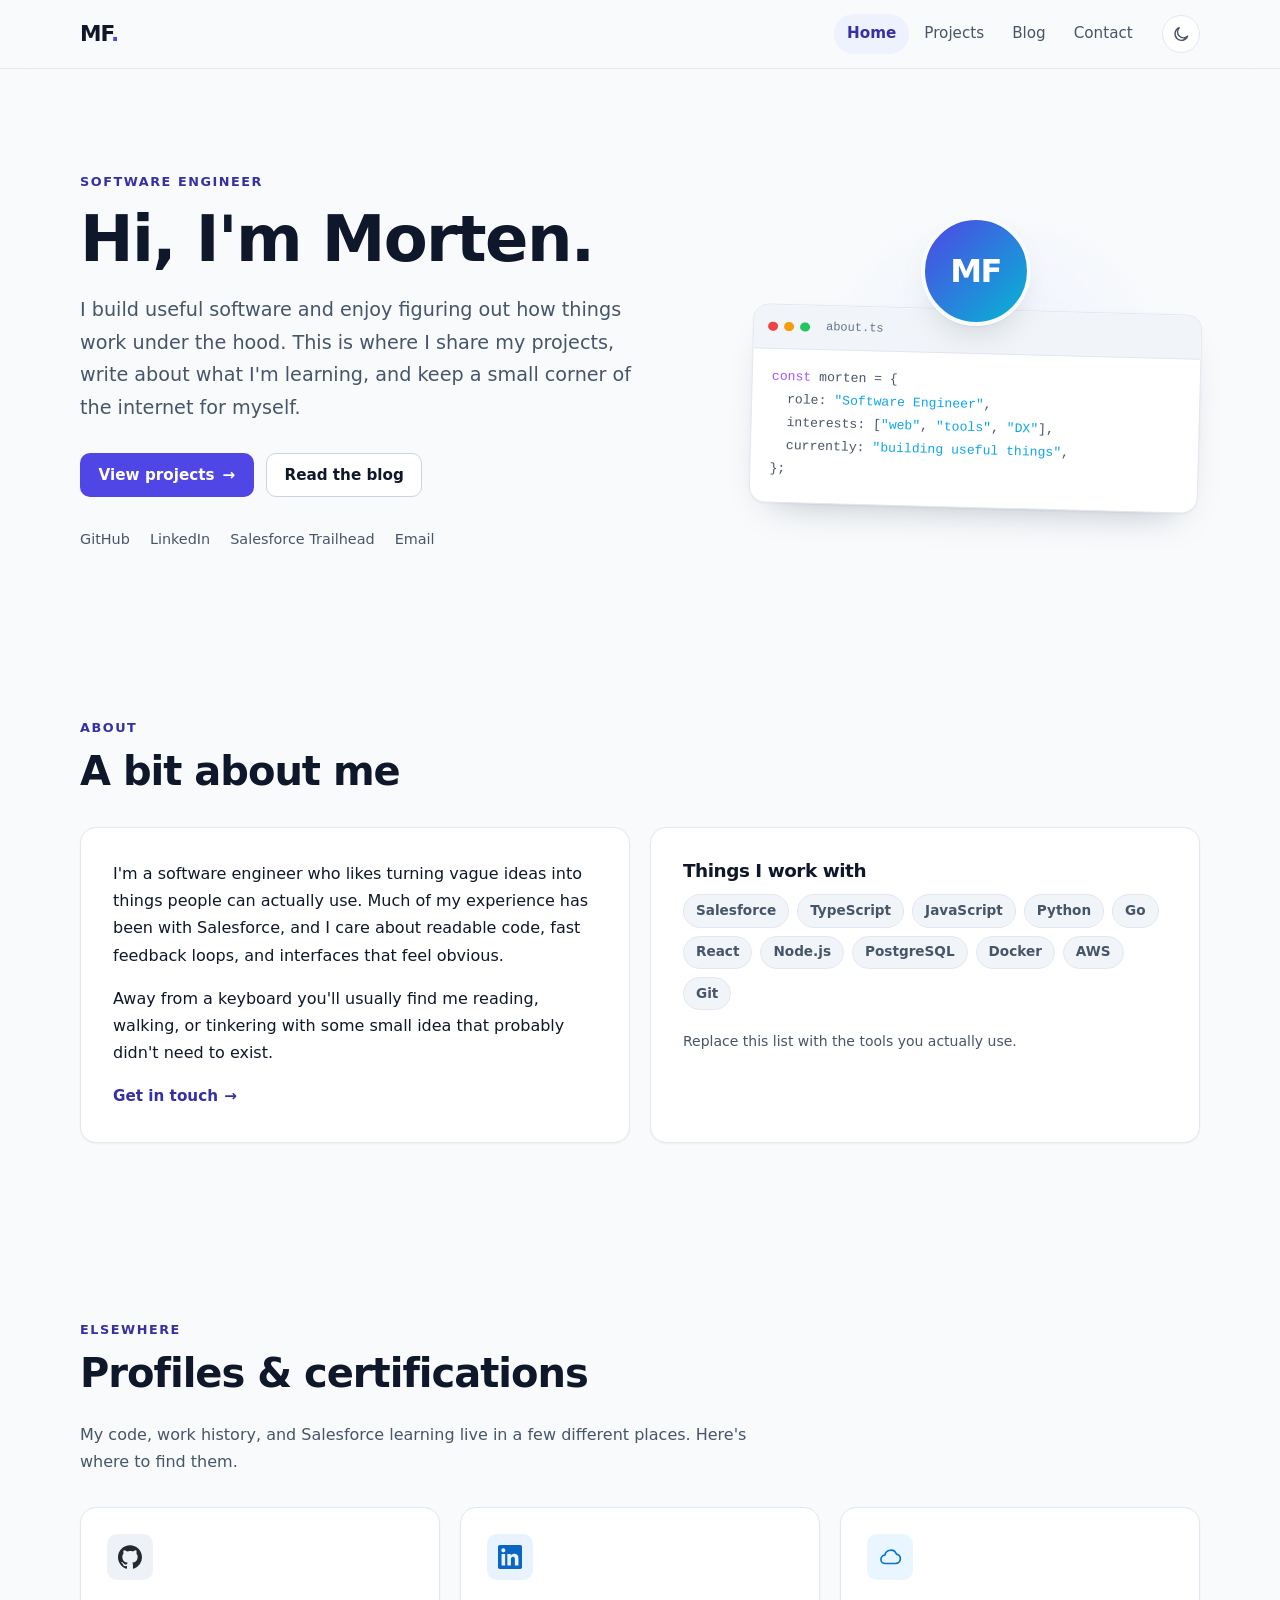
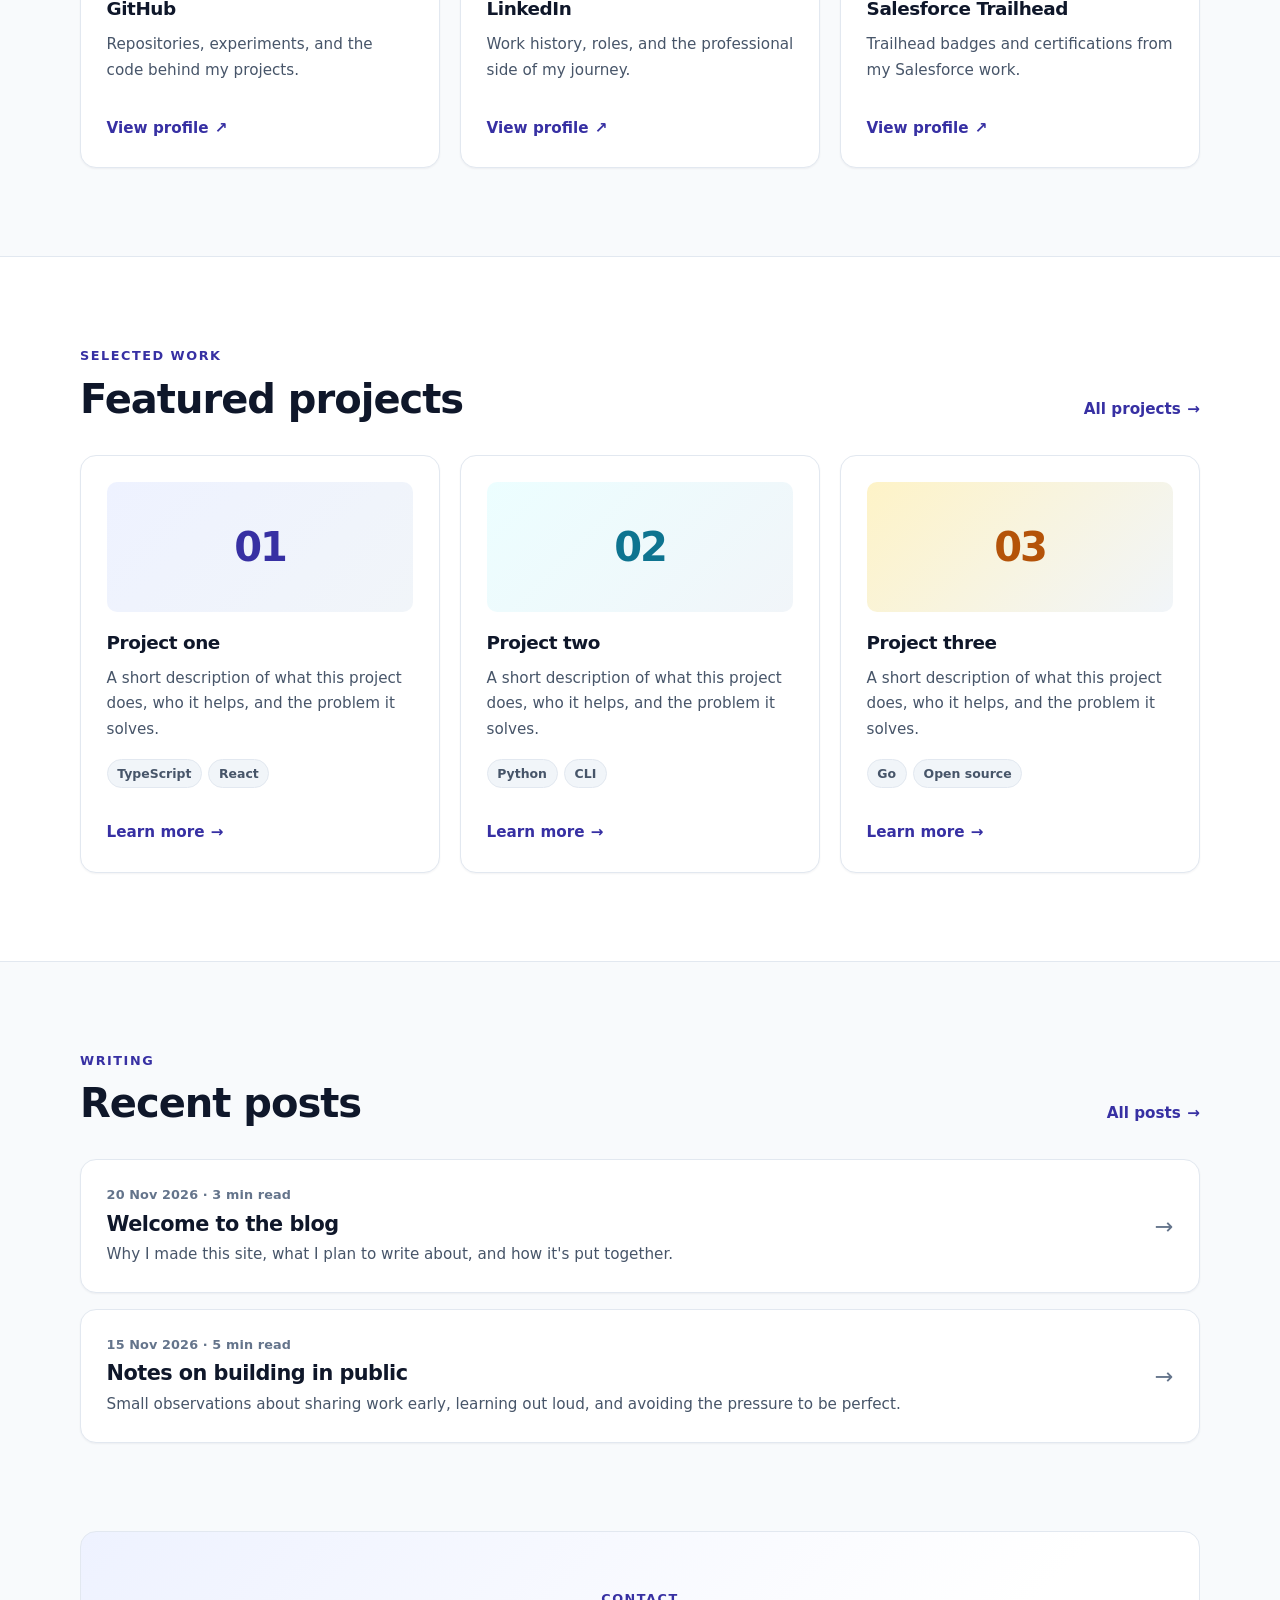
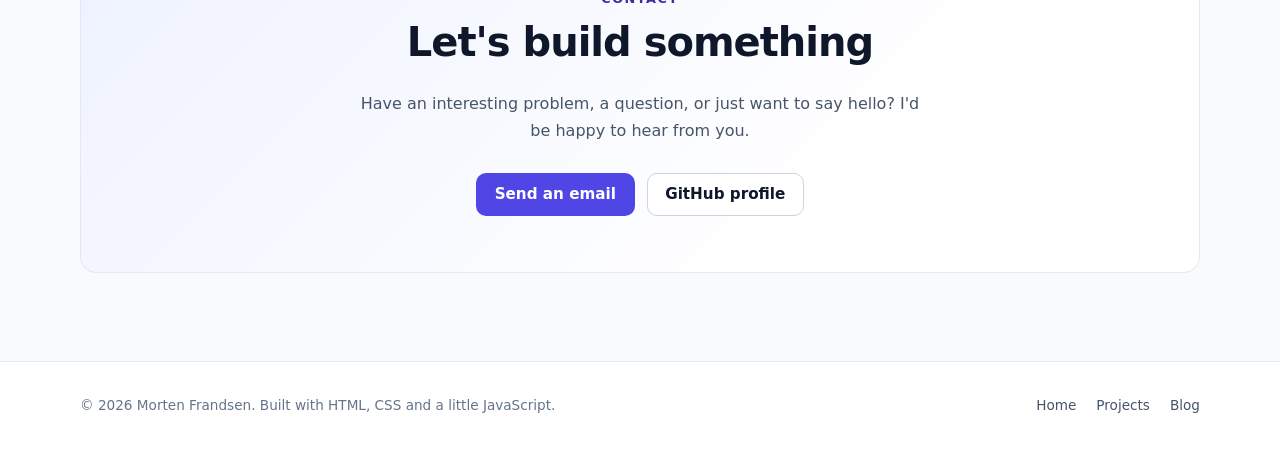
==== index.html @ c59c9781 "Add initial portfolio site with projects, blog, and profiles" ====
<!doctype html>
<html lang="en">
  <head>
    <meta charset="utf-8" />
    <meta name="viewport" content="width=device-width, initial-scale=1" />
    <title>Morten Frandsen — Software Engineer</title>
    <meta
      name="description"
      content="Personal site and blog of Morten Frandsen, a software engineer interested in web development, developer tooling, and well-crafted software."
    />
    <link rel="canonical" href="https://morten-frandsen.github.io/" />
    <meta name="theme-color" content="#f8fafc" media="(prefers-color-scheme: light)" />
    <meta name="theme-color" content="#0b1120" media="(prefers-color-scheme: dark)" />
    <meta property="og:type" content="website" />
    <meta property="og:title" content="Morten Frandsen — Software Engineer" />
    <meta
      property="og:description"
      content="Projects, notes, and things I'm learning along the way."
    />
    <link rel="icon" href="assets/favicon.svg" type="image/svg+xml" />
    <link rel="stylesheet" href="assets/css/style.css" />
    <script>
      (function () {
        document.documentElement.classList.add("js");
        try {
          var saved = localStorage.getItem("theme");
          var preferred = window.matchMedia("(prefers-color-scheme: dark)").matches
            ? "dark"
            : "light";
          document.documentElement.dataset.theme = saved || preferred;
        } catch (error) {
          document.documentElement.dataset.theme = "light";
        }
      })();
    </script>
    <script src="assets/js/main.js" defer></script>
  </head>
  <body>
    <a class="skip-link" href="#main">Skip to content</a>

    <header class="site-header">
      <div class="container header-inner">
        <a class="brand" href="index.html" aria-label="Morten Frandsen, home">
          MF<span class="brand-dot">.</span>
        </a>

        <nav class="site-nav" aria-label="Primary navigation">
          <a href="index.html">Home</a>
          <a href="projects/index.html">Projects</a>
          <a href="blog/index.html">Blog</a>
          <a href="#contact">Contact</a>
        </nav>

        <button
          class="theme-toggle"
          id="theme-toggle"
          type="button"
          aria-label="Switch to dark mode"
          title="Toggle color theme"
        >
          <svg class="icon icon-moon" viewBox="0 0 24 24" aria-hidden="true">
            <path
              d="M20.4 14.5A8.5 8.5 0 1 1 9.5 3.6a7 7 0 0 0 10.9 10.9Z"
              fill="none"
              stroke="currentColor"
              stroke-width="1.8"
              stroke-linecap="round"
              stroke-linejoin="round"
            />
          </svg>
          <svg class="icon icon-sun" viewBox="0 0 24 24" aria-hidden="true">
            <circle cx="12" cy="12" r="4" fill="none" stroke="currentColor" stroke-width="1.8" />
            <path
              d="M12 2v2m0 16v2M4.9 4.9l1.4 1.4m11.4 11.4 1.4 1.4M2 12h2m16 0h2M4.9 19.1l1.4-1.4M17.7 6.3l1.4-1.4"
              fill="none"
              stroke="currentColor"
              stroke-width="1.8"
              stroke-linecap="round"
            />
          </svg>
        </button>
      </div>
    </header>

    <main id="main">
      <section class="hero" aria-labelledby="hero-title">
        <div class="container hero-grid">
          <div class="hero-copy reveal">
            <p class="eyebrow">Software engineer</p>
            <h1 id="hero-title">Hi, I'm Morten.</h1>
            <p class="lede">
              I build useful software and enjoy figuring out how things work under
              the hood. This is where I share my projects, write about what I'm
              learning, and keep a small corner of the internet for myself.
            </p>
            <div class="hero-actions">
              <a class="btn btn-primary" href="projects/index.html">
                View projects
                <span aria-hidden="true">→</span>
              </a>
              <a class="btn btn-secondary" href="blog/index.html">Read the blog</a>
            </div>
            <ul class="social-links" aria-label="Elsewhere on the web">
              <li>
                <a href="https://github.com/morten-frandsen/" target="_blank" rel="noopener noreferrer">
                  GitHub
                </a>
              </li>
              <li>
                <a href="https://www.linkedin.com/in/morten-frandsen/" target="_blank" rel="noopener noreferrer">
                  LinkedIn
                </a>
              </li>
              <li>
                <a href="https://www.salesforce.com/trailblazer/morten-frandsen" target="_blank" rel="noopener noreferrer">
                  Salesforce Trailhead
                </a>
              </li>
              <li>
                <!-- TODO: replace with your real email address -->
                <a href="mailto:hello@example.com">Email</a>
              </li>
            </ul>
          </div>

          <div class="hero-visual reveal" aria-hidden="true">
            <div class="avatar">MF</div>
            <div class="code-card">
              <div class="code-card__bar">
                <span class="dot dot-red"></span>
                <span class="dot dot-yellow"></span>
                <span class="dot dot-green"></span>
                <span class="code-card__title">about.ts</span>
              </div>
              <pre><code><span class="token-keyword">const</span> morten = {
  role: <span class="token-string">"Software Engineer"</span>,
  interests: [<span class="token-string">"web"</span>, <span class="token-string">"tools"</span>, <span class="token-string">"DX"</span>],
  currently: <span class="token-string">"building useful things"</span>,
};</code></pre>
            </div>
          </div>
        </div>
      </section>

      <section class="section" id="about" aria-labelledby="about-title">
        <div class="container">
          <div class="section-header reveal">
            <p class="eyebrow">About</p>
            <h2 id="about-title">A bit about me</h2>
          </div>
          <div class="about-grid">
            <div class="card reveal">
              <p>
                I'm a software engineer who likes turning vague ideas into things
                people can actually use. Much of my experience has been with
                Salesforce, and I care about readable code, fast feedback loops,
                and interfaces that feel obvious.
              </p>
              <p>
                Away from a keyboard you'll usually find me reading, walking, or
                tinkering with some small idea that probably didn't need to exist.
              </p>
              <a class="text-link" href="#contact">Get in touch <span aria-hidden="true">→</span></a>
            </div>
            <div class="card reveal">
              <h3>Things I work with</h3>
              <ul class="chip-list" aria-label="Skills and technologies">
                <li>Salesforce</li>
                <li>TypeScript</li>
                <li>JavaScript</li>
                <li>Python</li>
                <li>Go</li>
                <li>React</li>
                <li>Node.js</li>
                <li>PostgreSQL</li>
                <li>Docker</li>
                <li>AWS</li>
                <li>Git</li>
              </ul>
              <p class="muted small">
                Replace this list with the tools you actually use.
              </p>
            </div>
          </div>
        </div>
      </section>

      <section class="section" id="profiles" aria-labelledby="profiles-title">
        <div class="container">
          <div class="section-header reveal">
            <p class="eyebrow">Elsewhere</p>
            <h2 id="profiles-title">Profiles &amp; certifications</h2>
            <p>
              My code, work history, and Salesforce learning live in a few different
              places. Here's where to find them.
            </p>
          </div>
          <div class="card-grid profile-grid">
            <article class="card profile-card reveal">
              <div class="profile-icon profile-icon--github" aria-hidden="true">
                <svg viewBox="0 0 24 24" fill="currentColor">
                  <path d="M12 .297C5.37.297 0 5.67 0 12.297c0 5.303 3.438 9.8 8.205 11.385.6.113.82-.258.82-.577 0-.285-.01-1.04-.015-2.04-3.338.724-4.042-1.61-4.042-1.61-.546-1.387-1.335-1.757-1.335-1.757-1.087-.744.084-.729.084-.729 1.205.084 1.838 1.236 1.838 1.236 1.07 1.835 2.809 1.305 3.495.998.108-.776.417-1.305.76-1.605-2.665-.3-5.466-1.332-5.466-5.93 0-1.31.465-2.38 1.235-3.22-.135-.303-.54-1.523.105-3.176 0 0 1.005-.322 3.3 1.23a11.5 11.5 0 0 1 3-.405c1.02.006 2.04.138 3 .405 2.28-1.552 3.285-1.23 3.285-1.23.645 1.653.24 2.873.12 3.176.765.84 1.23 1.91 1.23 3.22 0 4.61-2.805 5.625-5.475 5.92.42.36.81 1.096.81 2.22 0 1.606-.015 2.896-.015 3.286 0 .315.21.69.825.57A12.01 12.01 0 0 0 24 12.297C24 5.67 18.63.297 12 .297Z" />
                </svg>
              </div>
              <h3>GitHub</h3>
              <p>Repositories, experiments, and the code behind my projects.</p>
              <a class="text-link" href="https://github.com/morten-frandsen/" target="_blank" rel="noopener noreferrer">
                View profile <span aria-hidden="true">↗</span>
              </a>
            </article>

            <article class="card profile-card reveal">
              <div class="profile-icon profile-icon--linkedin" aria-hidden="true">
                <svg viewBox="0 0 24 24" fill="currentColor">
                  <path d="M20.447 20.452h-3.554v-5.569c0-1.328-.027-3.037-1.852-3.037-1.853 0-2.136 1.445-2.136 2.939v5.667H9.351V9h3.414v1.561h.046c.477-.9 1.637-1.85 3.37-1.85 3.601 0 4.267 2.37 4.267 5.455v6.286ZM5.337 7.433a2.062 2.062 0 1 1 0-4.124 2.062 2.062 0 0 1 0 4.124Zm1.782 13.019H3.555V9h3.564v11.452ZM22.225 0H1.771C.792 0 0 .774 0 1.729v20.542C0 23.227.792 24 1.771 24h20.451c.98 0 1.778-.773 1.778-1.729V1.729C24 .774 23.2 0 22.225 0Z" />
                </svg>
              </div>
              <h3>LinkedIn</h3>
              <p>Work history, roles, and the professional side of my journey.</p>
              <a class="text-link" href="https://www.linkedin.com/in/morten-frandsen/" target="_blank" rel="noopener noreferrer">
                View profile <span aria-hidden="true">↗</span>
              </a>
            </article>

            <article class="card profile-card reveal">
              <div class="profile-icon profile-icon--salesforce" aria-hidden="true">
                <svg viewBox="0 0 24 24" fill="none" stroke="currentColor" stroke-width="1.7" stroke-linejoin="round">
                  <path d="M7.2 18.5a4.2 4.2 0 0 1-.35-8.39 6 6 0 0 1 11.5-1.05 4.75 4.75 0 0 1-.85 9.44H7.2Z" />
                </svg>
              </div>
              <h3>Salesforce Trailhead</h3>
              <p>Trailhead badges and certifications from my Salesforce work.</p>
              <a class="text-link" href="https://www.salesforce.com/trailblazer/morten-frandsen" target="_blank" rel="noopener noreferrer">
                View profile <span aria-hidden="true">↗</span>
              </a>
            </article>
          </div>
        </div>
      </section>

      <section class="section section-alt" aria-labelledby="featured-title">
        <div class="container">
          <div class="section-header section-header--split reveal">
            <div>
              <p class="eyebrow">Selected work</p>
              <h2 id="featured-title">Featured projects</h2>
            </div>
            <a class="text-link" href="projects/index.html">
              All projects <span aria-hidden="true">→</span>
            </a>
          </div>
          <div class="card-grid">
            <article class="card project-card reveal">
              <div class="project-thumb" aria-hidden="true">01</div>
              <h3>Project one</h3>
              <p>
                A short description of what this project does, who it helps, and
                the problem it solves.
              </p>
              <ul class="tag-list"><li>TypeScript</li><li>React</li></ul>
              <a class="text-link" href="projects/index.html">Learn more <span aria-hidden="true">→</span></a>
            </article>
            <article class="card project-card reveal">
              <div class="project-thumb project-thumb--alt" aria-hidden="true">02</div>
              <h3>Project two</h3>
              <p>
                A short description of what this project does, who it helps, and
                the problem it solves.
              </p>
              <ul class="tag-list"><li>Python</li><li>CLI</li></ul>
              <a class="text-link" href="projects/index.html">Learn more <span aria-hidden="true">→</span></a>
            </article>
            <article class="card project-card reveal">
              <div class="project-thumb project-thumb--third" aria-hidden="true">03</div>
              <h3>Project three</h3>
              <p>
                A short description of what this project does, who it helps, and
                the problem it solves.
              </p>
              <ul class="tag-list"><li>Go</li><li>Open source</li></ul>
              <a class="text-link" href="projects/index.html">Learn more <span aria-hidden="true">→</span></a>
            </article>
          </div>
        </div>
      </section>

      <section class="section" aria-labelledby="writing-title">
        <div class="container">
          <div class="section-header section-header--split reveal">
            <div>
              <p class="eyebrow">Writing</p>
              <h2 id="writing-title">Recent posts</h2>
            </div>
            <a class="text-link" href="blog/index.html">All posts <span aria-hidden="true">→</span></a>
          </div>
          <div class="post-list">
            <article class="post-row reveal">
              <div>
                <p class="post-meta"><time datetime="2026-11-20">20 Nov 2026</time> · 3 min read</p>
                <h3><a href="posts/hello-world.html">Welcome to the blog</a></h3>
                <p>Why I made this site, what I plan to write about, and how it's put together.</p>
              </div>
              <span class="post-row__arrow" aria-hidden="true">→</span>
            </article>
            <article class="post-row reveal">
              <div>
                <p class="post-meta"><time datetime="2026-11-15">15 Nov 2026</time> · 5 min read</p>
                <h3><a href="posts/building-in-public.html">Notes on building in public</a></h3>
                <p>Small observations about sharing work early, learning out loud, and avoiding the pressure to be perfect.</p>
              </div>
              <span class="post-row__arrow" aria-hidden="true">→</span>
            </article>
          </div>
        </div>
      </section>

      <section class="section contact-section" id="contact" aria-labelledby="contact-title">
        <div class="container">
          <div class="contact-card reveal">
            <p class="eyebrow">Contact</p>
            <h2 id="contact-title">Let's build something</h2>
            <p>
              Have an interesting problem, a question, or just want to say hello?
              I'd be happy to hear from you.
            </p>
            <div class="hero-actions">
              <!-- TODO: replace with your real email address -->
              <a class="btn btn-primary" href="mailto:hello@example.com">Send an email</a>
              <a class="btn btn-secondary" href="https://github.com/morten-frandsen/" target="_blank" rel="noopener noreferrer">
                GitHub profile
              </a>
            </div>
          </div>
        </div>
      </section>
    </main>

    <footer class="site-footer">
      <div class="container footer-inner">
        <p>© <span class="year">2026</span> Morten Frandsen. Built with HTML, CSS and a little JavaScript.</p>
        <nav aria-label="Footer navigation">
          <a href="index.html">Home</a>
          <a href="projects/index.html">Projects</a>
          <a href="blog/index.html">Blog</a>
        </nav>
      </div>
    </footer>
  </body>
</html>
---- assets/css/style.css ----
/* ---------------------------------------------------------------
   Theme tokens
   --------------------------------------------------------------- */

:root {
  color-scheme: light;

  --bg: #f8fafc;
  --bg-alt: #ffffff;
  --bg-subtle: #f1f5f9;
  --header-bg: rgba(248, 250, 252, 0.86);

  --text: #0f172a;
  --text-muted: #475569;
  --text-subtle: #64748b;

  --border: #e2e8f0;
  --border-strong: #cbd5e1;

  --accent: #4f46e5;
  --accent-hover: #4338ca;
  --accent-soft: #eef2ff;
  --accent-text: #3730a3;
  --accent-contrast: #ffffff;

  --shadow-sm: 0 1px 2px rgba(15, 23, 42, 0.05);
  --shadow: 0 1px 2px rgba(15, 23, 42, 0.04), 0 18px 40px -24px rgba(15, 23, 42, 0.35);

  --radius: 16px;
  --radius-sm: 10px;
  --max-width: 1120px;
}

[data-theme="dark"] {
  color-scheme: dark;

  --bg: #0b1120;
  --bg-alt: #111827;
  --bg-subtle: #0f172a;
  --header-bg: rgba(11, 17, 32, 0.86);

  --text: #e5e7eb;
  --text-muted: #a5b4c4;
  --text-subtle: #7c8ba1;

  --border: #1f2937;
  --border-strong: #334155;

  --accent: #818cf8;
  --accent-hover: #a5b4fc;
  --accent-soft: #1e1b4b;
  --accent-text: #c7d2fe;
  --accent-contrast: #0b1120;

  --shadow-sm: 0 1px 2px rgba(0, 0, 0, 0.3);
  --shadow: 0 1px 2px rgba(0, 0, 0, 0.35), 0 20px 44px -24px rgba(0, 0, 0, 0.8);
}

/* ---------------------------------------------------------------
   Base
   --------------------------------------------------------------- */

*,
*::before,
*::after {
  box-sizing: border-box;
}

html {
  scroll-behavior: smooth;
  scroll-padding-top: 88px;
}

body {
  margin: 0;
  min-height: 100vh;
  display: flex;
  flex-direction: column;
  background: var(--bg);
  color: var(--text);
  font-family: ui-sans-serif, system-ui, -apple-system, BlinkMacSystemFont, "Segoe UI",
    Roboto, Helvetica, Arial, sans-serif;
  font-size: 16px;
  line-height: 1.7;
  -webkit-font-smoothing: antialiased;
  text-rendering: optimizeLegibility;
  transition: background-color 0.2s ease, color 0.2s ease;
}

main {
  flex: 1;
}

img,
svg {
  display: block;
  max-width: 100%;
}

[hidden] {
  display: none !important;
}

a {
  color: var(--accent-text);
  text-decoration-thickness: 1px;
  text-underline-offset: 3px;
}

a:hover {
  color: var(--accent-hover);
}

h1,
h2,
h3,
h4 {
  margin: 0 0 0.6em;
  line-height: 1.2;
  letter-spacing: -0.025em;
  font-weight: 700;
}

h1 {
  font-size: clamp(2.4rem, 5vw, 4rem);
}

h2 {
  font-size: clamp(1.8rem, 3.5vw, 2.5rem);
}

h3 {
  font-size: 1.15rem;
}

p {
  margin: 0 0 1rem;
}

ul {
  margin: 0;
  padding: 0;
  list-style: none;
}

:focus-visible {
  outline: 3px solid var(--accent);
  outline-offset: 3px;
  border-radius: 4px;
}

::selection {
  background: var(--accent-soft);
  color: var(--accent-text);
}

.container {
  width: min(100% - 2.5rem, var(--max-width));
  margin-inline: auto;
}

.skip-link {
  position: absolute;
  top: -4rem;
  left: 1rem;
  z-index: 100;
  padding: 0.6rem 1rem;
  background: var(--accent);
  color: var(--accent-contrast);
  border-radius: var(--radius-sm);
  text-decoration: none;
}

.skip-link:focus {
  top: 0.75rem;
  color: var(--accent-contrast);
}

.eyebrow {
  margin-bottom: 0.5rem;
  color: var(--accent-text);
  font-size: 0.8rem;
  font-weight: 700;
  letter-spacing: 0.12em;
  text-transform: uppercase;
}

.lede {
  max-width: 36rem;
  color: var(--text-muted);
  font-size: clamp(1.05rem, 2vw, 1.2rem);
}

.muted {
  color: var(--text-muted);
}

.small {
  font-size: 0.875rem;
}

/* ---------------------------------------------------------------
   Header and navigation
   --------------------------------------------------------------- */

.site-header {
  position: sticky;
  top: 0;
  z-index: 50;
  background: var(--header-bg);
  border-bottom: 1px solid var(--border);
  backdrop-filter: blur(14px);
  -webkit-backdrop-filter: blur(14px);
}

.header-inner {
  display: flex;
  align-items: center;
  gap: 1rem;
  min-height: 68px;
}

.brand {
  color: var(--text);
  font-size: 1.35rem;
  font-weight: 800;
  letter-spacing: -0.05em;
  text-decoration: none;
}

.brand:hover {
  color: var(--text);
}

.brand-dot {
  color: var(--accent);
}

.site-nav {
  display: flex;
  align-items: center;
  gap: 0.15rem;
  margin-left: auto;
}

.site-nav a {
  padding: 0.45rem 0.8rem;
  border-radius: 999px;
  color: var(--text-muted);
  font-size: 0.95rem;
  font-weight: 500;
  text-decoration: none;
  transition: background-color 0.15s ease, color 0.15s ease;
}

.site-nav a:hover {
  background: var(--bg-subtle);
  color: var(--text);
}

.site-nav a[aria-current="page"] {
  background: var(--accent-soft);
  color: var(--accent-text);
  font-weight: 600;
}

.theme-toggle {
  display: inline-grid;
  place-items: center;
  width: 2.4rem;
  height: 2.4rem;
  flex: 0 0 auto;
  padding: 0;
  border: 1px solid var(--border);
  border-radius: 999px;
  background: var(--bg-alt);
  color: var(--text-muted);
  cursor: pointer;
  transition: border-color 0.15s ease, color 0.15s ease, transform 0.15s ease;
}

.theme-toggle:hover {
  border-color: var(--border-strong);
  color: var(--text);
  transform: translateY(-1px);
}

.theme-toggle .icon {
  width: 1.15rem;
  height: 1.15rem;
}

.icon-sun {
  display: none;
}

[data-theme="dark"] .icon-sun {
  display: block;
}

[data-theme="dark"] .icon-moon {
  display: none;
}

/* ---------------------------------------------------------------
   Buttons and links
   --------------------------------------------------------------- */

.btn {
  display: inline-flex;
  align-items: center;
  justify-content: center;
  gap: 0.5rem;
  padding: 0.72rem 1.1rem;
  border: 1px solid transparent;
  border-radius: var(--radius-sm);
  font-size: 0.95rem;
  font-weight: 650;
  line-height: 1.2;
  text-decoration: none;
  transition: background-color 0.15s ease, border-color 0.15s ease, transform 0.15s ease;
}

.btn:hover {
  transform: translateY(-1px);
}

.btn-primary {
  background: var(--accent);
  color: var(--accent-contrast);
}

.btn-primary:hover {
  background: var(--accent-hover);
  color: var(--accent-contrast);
}

.btn-secondary {
  background: var(--bg-alt);
  border-color: var(--border-strong);
  color: var(--text);
}

.btn-secondary:hover {
  border-color: var(--accent);
  color: var(--text);
}

.hero-actions {
  display: flex;
  flex-wrap: wrap;
  gap: 0.75rem;
  margin-top: 1.8rem;
}

.text-link {
  display: inline-flex;
  align-items: center;
  gap: 0.4rem;
  color: var(--accent-text);
  font-size: 0.95rem;
  font-weight: 650;
  text-decoration: none;
}

.text-link:hover {
  color: var(--accent-hover);
  text-decoration: underline;
  text-underline-offset: 4px;
}

.social-links {
  display: flex;
  flex-wrap: wrap;
  gap: 1.25rem;
  margin-top: 1.8rem;
}

.social-links a {
  color: var(--text-muted);
  font-size: 0.9rem;
  text-decoration: none;
}

.social-links a:hover {
  color: var(--accent-text);
}

/* ---------------------------------------------------------------
   Hero
   --------------------------------------------------------------- */

.hero {
  padding: clamp(3.5rem, 8vw, 6.5rem) 0 clamp(3rem, 6vw, 5rem);
  overflow: hidden;
}

.hero-grid {
  display: grid;
  grid-template-columns: minmax(0, 1.15fr) minmax(0, 0.85fr);
  align-items: center;
  gap: clamp(2rem, 5vw, 4rem);
}

.hero h1 {
  margin-bottom: 1rem;
}

.hero-visual {
  position: relative;
  min-height: 300px;
  display: grid;
  place-items: center;
}

.hero-visual::before {
  content: "";
  position: absolute;
  inset: 5% 0 0 8%;
  border-radius: 50%;
  background: radial-gradient(circle at 50% 50%, var(--accent-soft), transparent 68%);
  filter: blur(10px);
  z-index: 0;
}

.avatar {
  position: relative;
  z-index: 2;
  display: grid;
  place-items: center;
  width: 110px;
  height: 110px;
  margin-bottom: -1.5rem;
  border: 4px solid var(--bg);
  border-radius: 50%;
  background: linear-gradient(135deg, var(--accent), #06b6d4);
  color: #fff;
  font-size: 2rem;
  font-weight: 800;
  letter-spacing: -0.05em;
  box-shadow: var(--shadow);
}

.code-card {
  position: relative;
  z-index: 1;
  width: 100%;
  max-width: 460px;
  overflow: hidden;
  border: 1px solid var(--border);
  border-radius: var(--radius);
  background: var(--bg-alt);
  box-shadow: var(--shadow);
  transform: rotate(1.5deg);
}

.code-card__bar {
  display: flex;
  align-items: center;
  gap: 0.4rem;
  padding: 0.7rem 0.9rem;
  border-bottom: 1px solid var(--border);
  background: var(--bg-subtle);
}

.dot {
  width: 0.6rem;
  height: 0.6rem;
  border-radius: 50%;
}

.dot-red { background: #ef4444; }
.dot-yellow { background: #f59e0b; }
.dot-green { background: #22c55e; }

.code-card__title {
  margin-left: 0.6rem;
  color: var(--text-subtle);
  font-family: ui-monospace, SFMono-Regular, Menlo, Monaco, Consolas, monospace;
  font-size: 0.75rem;
}

.code-card pre {
  margin: 0;
  padding: 1.1rem 1.2rem 1.3rem;
  overflow-x: auto;
  color: var(--text-muted);
  font-family: ui-monospace, SFMono-Regular, Menlo, Monaco, Consolas, monospace;
  font-size: 0.82rem;
  line-height: 1.75;
}

.token-keyword { color: #a855f7; }
.token-string { color: #0ea5e9; }

[data-theme="dark"] .token-keyword { color: #d8b4fe; }
[data-theme="dark"] .token-string { color: #7dd3fc; }

/* ---------------------------------------------------------------
   Sections and cards
   --------------------------------------------------------------- */

.section {
  padding: clamp(3.5rem, 7vw, 5.5rem) 0;
}

.section-alt {
  background: var(--bg-alt);
  border-block: 1px solid var(--border);
}

.section-header {
  margin-bottom: 2rem;
}

.section-header > p:last-child {
  max-width: 42rem;
  color: var(--text-muted);
}

.section-header--split {
  display: flex;
  align-items: flex-end;
  justify-content: space-between;
  gap: 1.5rem;
}

.section-header--split h2 {
  margin-bottom: 0;
}

.card {
  padding: 1.6rem;
  border: 1px solid var(--border);
  border-radius: var(--radius);
  background: var(--bg-alt);
  box-shadow: var(--shadow-sm);
}

.card h3 {
  margin-bottom: 0.75rem;
}

.card > p:last-child,
.card > div > p:last-child {
  margin-bottom: 0;
}

.about-grid {
  display: grid;
  grid-template-columns: repeat(2, minmax(0, 1fr));
  gap: 1.25rem;
}

.about-grid .card {
  padding: clamp(1.5rem, 3vw, 2rem);
}

.card-grid {
  display: grid;
  grid-template-columns: repeat(auto-fill, minmax(270px, 1fr));
  gap: 1.25rem;
}

.project-card {
  display: flex;
  flex-direction: column;
  align-items: flex-start;
  transition: border-color 0.2s ease, transform 0.2s ease, box-shadow 0.2s ease;
}

.project-card:hover {
  border-color: var(--border-strong);
  transform: translateY(-3px);
  box-shadow: var(--shadow);
}

.project-card > p {
  color: var(--text-muted);
  font-size: 0.95rem;
}

.project-card .text-link {
  margin-top: auto;
  padding-top: 1rem;
}

.project-thumb {
  display: grid;
  place-items: center;
  width: 100%;
  height: 130px;
  margin-bottom: 1.25rem;
  border-radius: var(--radius-sm);
  background: linear-gradient(135deg, var(--accent-soft), var(--bg-subtle));
  color: var(--accent-text);
  font-size: 2.5rem;
  font-weight: 800;
  letter-spacing: -0.05em;
}

.project-thumb--alt {
  background: linear-gradient(135deg, #ecfeff, var(--bg-subtle));
  color: #0e7490;
}

.project-thumb--third {
  background: linear-gradient(135deg, #fef3c7, var(--bg-subtle));
  color: #b45309;
}

[data-theme="dark"] .project-thumb--alt {
  background: linear-gradient(135deg, #083344, var(--bg-subtle));
  color: #67e8f9;
}

[data-theme="dark"] .project-thumb--third {
  background: linear-gradient(135deg, #451a03, var(--bg-subtle));
  color: #fcd34d;
}

.tag-list,
.chip-list {
  display: flex;
  flex-wrap: wrap;
  gap: 0.4rem;
}

.tag-list {
  margin-bottom: 1rem;
}

.tag-list li,
.chip-list li {
  padding: 0.22rem 0.6rem;
  border: 1px solid var(--border);
  border-radius: 999px;
  background: var(--bg-subtle);
  color: var(--text-muted);
  font-size: 0.78rem;
  font-weight: 550;
  line-height: 1.6;
}

.chip-list {
  gap: 0.5rem;
  margin-bottom: 1.25rem;
}

.chip-list li {
  padding: 0.3rem 0.75rem;
  font-size: 0.85rem;
}

/* ---------------------------------------------------------------
   Profile links
   --------------------------------------------------------------- */

.profile-grid {
  grid-template-columns: repeat(auto-fit, minmax(240px, 1fr));
}

.profile-card {
  display: flex;
  flex-direction: column;
  align-items: flex-start;
  transition: border-color 0.2s ease, transform 0.2s ease, box-shadow 0.2s ease;
}

.profile-card:hover {
  border-color: var(--border-strong);
  transform: translateY(-3px);
  box-shadow: var(--shadow);
}

.profile-card > p {
  color: var(--text-muted);
  font-size: 0.95rem;
}

.profile-card .text-link {
  margin-top: auto;
  padding-top: 1rem;
}

.profile-icon {
  display: grid;
  place-items: center;
  width: 2.9rem;
  height: 2.9rem;
  margin-bottom: 1.1rem;
  border-radius: var(--radius-sm);
}

.profile-icon svg {
  width: 1.5rem;
  height: 1.5rem;
}

.profile-icon--github {
  background: #eef1f5;
  color: #24292f;
}

.profile-icon--linkedin {
  background: #e8f3ff;
  color: #0a66c2;
}

.profile-icon--salesforce {
  background: #e9f5ff;
  color: #0176d3;
}

[data-theme="dark"] .profile-icon--github {
  background: #1e293b;
  color: #f0f6fc;
}

[data-theme="dark"] .profile-icon--linkedin {
  background: #12283f;
  color: #7dc4ff;
}

[data-theme="dark"] .profile-icon--salesforce {
  background: #0d2b45;
  color: #7dd3fc;
}

/* ---------------------------------------------------------------
   Blog list
   --------------------------------------------------------------- */

.post-list {
  display: grid;
  gap: 1rem;
}

.post-row {
  display: flex;
  align-items: center;
  justify-content: space-between;
  gap: 1.5rem;
  padding: 1.5rem 1.6rem;
  border: 1px solid var(--border);
  border-radius: var(--radius);
  background: var(--bg-alt);
  box-shadow: var(--shadow-sm);
  transition: border-color 0.2s ease, transform 0.2s ease;
}

.post-row:hover {
  border-color: var(--border-strong);
  transform: translateX(3px);
}

.post-row h3 {
  margin-bottom: 0.35rem;
  font-size: 1.3rem;
}

.post-row h3 a {
  color: var(--text);
  text-decoration: none;
}

.post-row h3 a:hover {
  color: var(--accent-text);
}

.post-row > div > p:last-child {
  margin-bottom: 0;
  color: var(--text-muted);
  font-size: 0.95rem;
}

.post-meta {
  margin-bottom: 0.35rem;
  color: var(--text-subtle);
  font-size: 0.8rem;
  font-weight: 550;
  letter-spacing: 0.01em;
}

.post-row__arrow {
  flex: 0 0 auto;
  color: var(--text-subtle);
  font-size: 1.4rem;
}

/* ---------------------------------------------------------------
   Page headers, filters, contact, 404
   --------------------------------------------------------------- */

.page-header {
  padding: clamp(3rem, 7vw, 5rem) 0 clamp(2rem, 4vw, 3rem);
  border-bottom: 1px solid var(--border);
  background: var(--bg-alt);
}

.page-header .lede {
  max-width: 46rem;
}

.filter-bar {
  display: flex;
  flex-wrap: wrap;
  gap: 0.5rem;
  margin: 2rem 0 2rem;
}

.filter-btn {
  padding: 0.42rem 0.9rem;
  border: 1px solid var(--border-strong);
  border-radius: 999px;
  background: var(--bg-alt);
  color: var(--text-muted);
  font: inherit;
  font-size: 0.88rem;
  font-weight: 600;
  cursor: pointer;
  transition: background-color 0.15s ease, color 0.15s ease, border-color 0.15s ease;
}

.filter-btn:hover {
  border-color: var(--accent);
  color: var(--accent-text);
}

.filter-btn[aria-pressed="true"] {
  border-color: var(--accent);
  background: var(--accent);
  color: var(--accent-contrast);
}

.contact-section {
  padding-top: 0;
}

.contact-card {
  padding: clamp(2rem, 5vw, 3.5rem);
  border: 1px solid var(--border);
  border-radius: var(--radius);
  background: linear-gradient(135deg, var(--accent-soft), var(--bg-alt) 70%);
  text-align: center;
}

.contact-card .lede,
.contact-card > p:not(.eyebrow) {
  margin-inline: auto;
  max-width: 36rem;
  color: var(--text-muted);
}

.contact-card .hero-actions {
  justify-content: center;
}

.empty-state {
  padding: 3rem;
  border: 1px dashed var(--border-strong);
  border-radius: var(--radius);
  color: var(--text-muted);
  text-align: center;
}

.not-found {
  display: grid;
  place-items: center;
  min-height: 62vh;
  padding: 4rem 0;
  text-align: center;
}

.not-found__code {
  margin: 0;
  color: var(--accent);
  font-size: clamp(4rem, 12vw, 8rem);
  font-weight: 800;
  line-height: 1;
  letter-spacing: -0.06em;
}

.not-found .lede {
  margin-inline: auto;
}

.not-found .hero-actions {
  justify-content: center;
}

/* ---------------------------------------------------------------
   Article styles
   --------------------------------------------------------------- */

.article {
  padding: clamp(2.5rem, 6vw, 4.5rem) 0;
}

.article-layout {
  width: min(100% - 2.5rem, 760px);
  margin-inline: auto;
}

.back-link {
  display: inline-block;
  margin-bottom: 2rem;
  color: var(--text-muted);
  font-size: 0.9rem;
  text-decoration: none;
}

.back-link:hover {
  color: var(--accent-text);
}

.article-header {
  margin-bottom: 2.5rem;
  padding-bottom: 2rem;
  border-bottom: 1px solid var(--border);
}

.article-header h1 {
  margin-bottom: 0.8rem;
}

.article-header .post-meta {
  font-size: 0.85rem;
}

.article-header .tag-list {
  margin: 1.2rem 0 0;
}

.prose {
  color: var(--text);
  font-size: 1.02rem;
}

.prose h2 {
  margin-top: 2.5rem;
  font-size: 1.55rem;
}

.prose h3 {
  margin-top: 2rem;
}

.prose p,
.prose ul,
.prose ol {
  margin-bottom: 1.2rem;
  color: var(--text-muted);
}

.prose ul,
.prose ol {
  padding-left: 1.4rem;
  list-style: disc;
}

.prose ol {
  list-style: decimal;
}

.prose li {
  margin-bottom: 0.4rem;
}

.prose strong {
  color: var(--text);
}

.prose blockquote {
  margin: 1.8rem 0;
  padding: 0.6rem 0 0.6rem 1.2rem;
  border-left: 3px solid var(--accent);
  color: var(--text-muted);
  font-style: italic;
}

.prose :not(pre) > code {
  padding: 0.15em 0.4em;
  border: 1px solid var(--border);
  border-radius: 5px;
  background: var(--bg-subtle);
  color: var(--text);
  font-family: ui-monospace, SFMono-Regular, Menlo, Monaco, Consolas, monospace;
  font-size: 0.88em;
}

.prose pre {
  margin: 1.8rem 0;
  padding: 1.1rem 1.2rem;
  overflow-x: auto;
  border: 1px solid var(--border);
  border-radius: var(--radius-sm);
  background: var(--bg-subtle);
  color: var(--text);
  font-family: ui-monospace, SFMono-Regular, Menlo, Monaco, Consolas, monospace;
  font-size: 0.86rem;
  line-height: 1.7;
}

.article-footer {
  margin-top: 3rem;
  padding-top: 1.5rem;
  border-top: 1px solid var(--border);
}

/* ---------------------------------------------------------------
   Footer
   --------------------------------------------------------------- */

.site-footer {
  padding: 2rem 0;
  border-top: 1px solid var(--border);
  background: var(--bg-alt);
  color: var(--text-subtle);
  font-size: 0.85rem;
}

.footer-inner {
  display: flex;
  flex-wrap: wrap;
  align-items: center;
  justify-content: space-between;
  gap: 1rem;
}

.footer-inner p {
  margin: 0;
}

.site-footer nav {
  display: flex;
  gap: 1.25rem;
}

.site-footer a {
  color: var(--text-muted);
  text-decoration: none;
}

.site-footer a:hover {
  color: var(--accent-text);
}

/* ---------------------------------------------------------------
   Reveal animation (only when JS is available)
   --------------------------------------------------------------- */

html.js .reveal {
  opacity: 0;
  transform: translateY(12px);
  transition: opacity 0.5s ease, transform 0.5s ease;
}

html.js .reveal.is-visible {
  opacity: 1;
  transform: none;
}

/* ---------------------------------------------------------------
   Responsive
   --------------------------------------------------------------- */

@media (max-width: 860px) {
  .hero-grid {
    grid-template-columns: 1fr;
  }

  .hero-visual {
    min-height: 260px;
    max-width: 480px;
  }

  .about-grid {
    grid-template-columns: 1fr;
  }
}

@media (max-width: 620px) {
  .header-inner {
    flex-wrap: wrap;
    gap: 0.5rem;
    padding-top: 0.5rem;
  }

  .site-nav {
    order: 3;
    width: 100%;
    margin-left: 0;
    padding-bottom: 0.4rem;
    overflow-x: auto;
  }

  .theme-toggle {
    margin-left: auto;
  }

  .section-header--split {
    align-items: flex-start;
    flex-direction: column;
    gap: 0.75rem;
  }

  .post-row {
    align-items: flex-start;
    padding: 1.25rem;
  }

  .post-row__arrow {
    display: none;
  }

  .footer-inner {
    flex-direction: column;
    align-items: flex-start;
  }
}

@media (max-width: 420px) {
  .container,
  .article-layout {
    width: min(100% - 1.75rem, var(--max-width));
  }

  .code-card {
    transform: none;
  }

  .hero-actions .btn {
    width: 100%;
  }
}

@media (prefers-reduced-motion: reduce) {
  html {
    scroll-behavior: auto;
  }

  *,
  *::before,
  *::after {
    transition-duration: 0.01ms !important;
    animation-duration: 0.01ms !important;
  }

  html.js .reveal {
    opacity: 1;
    transform: none;
  }
}
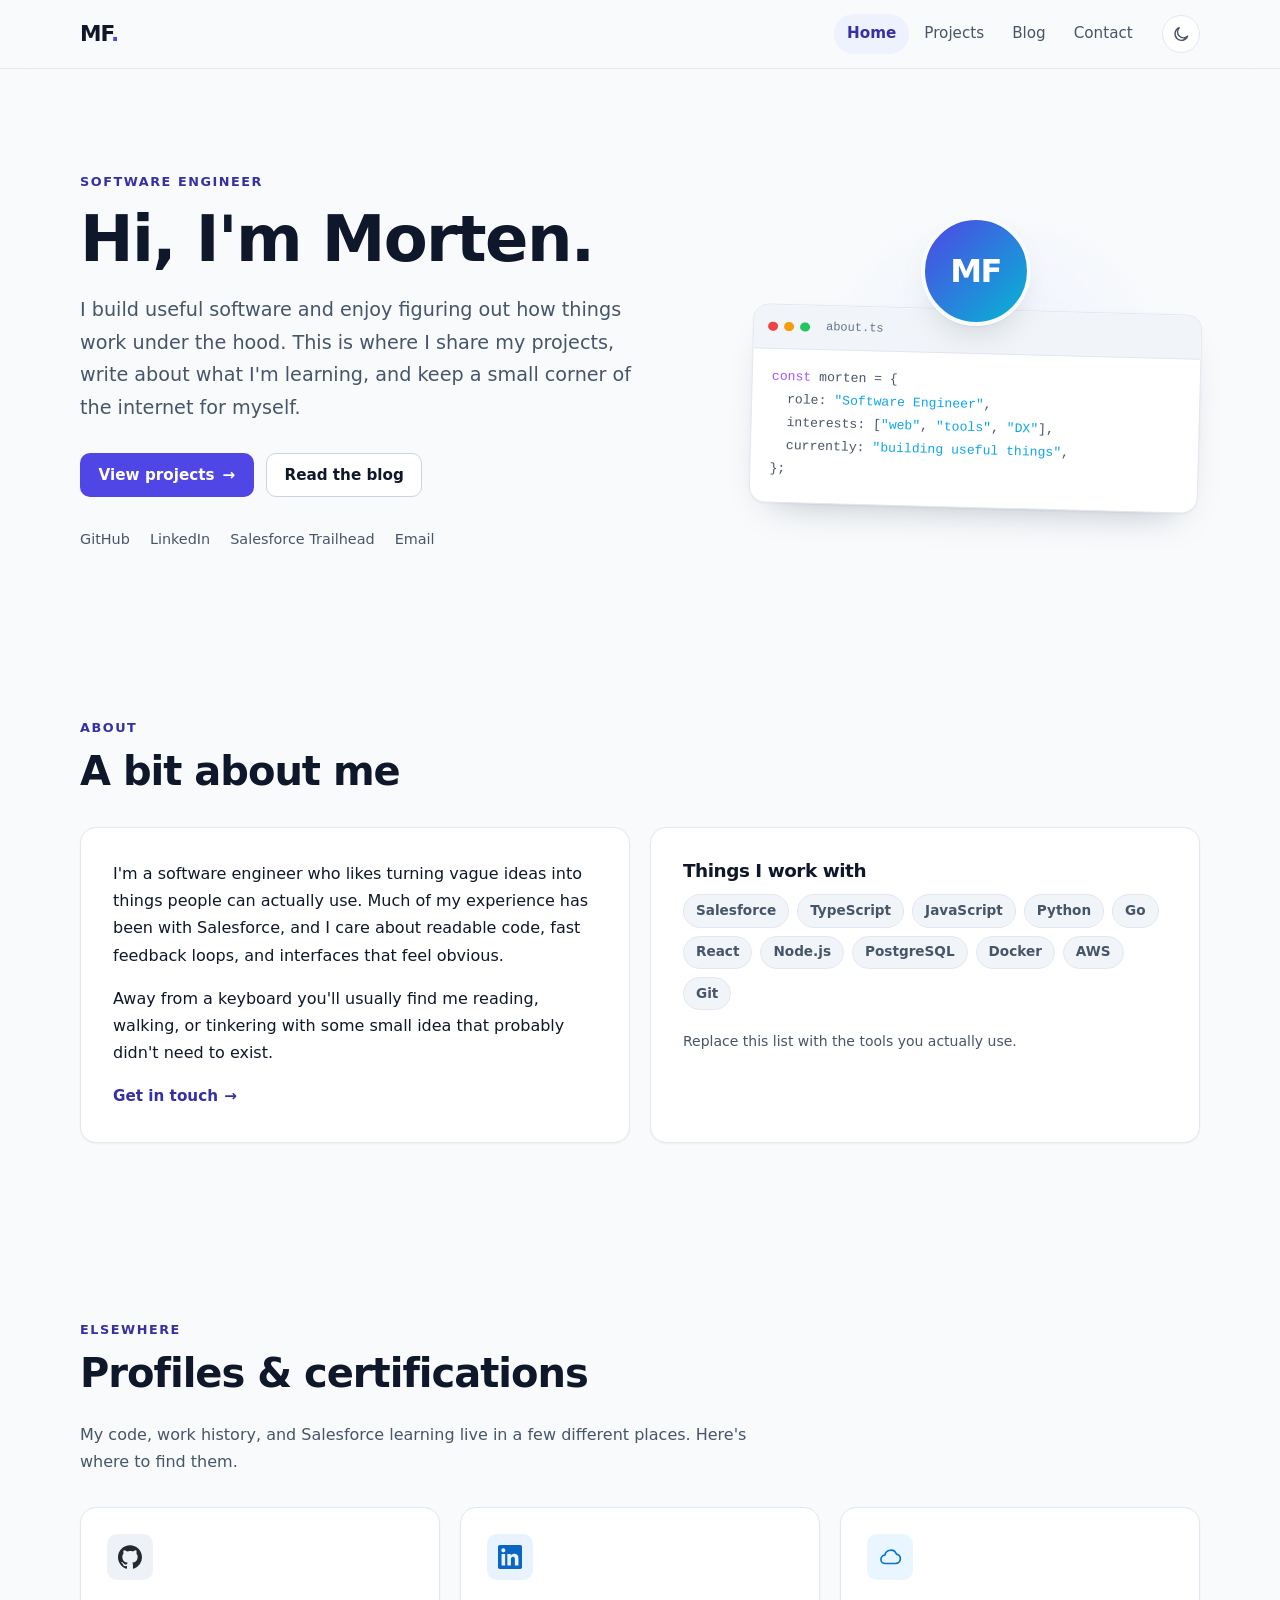
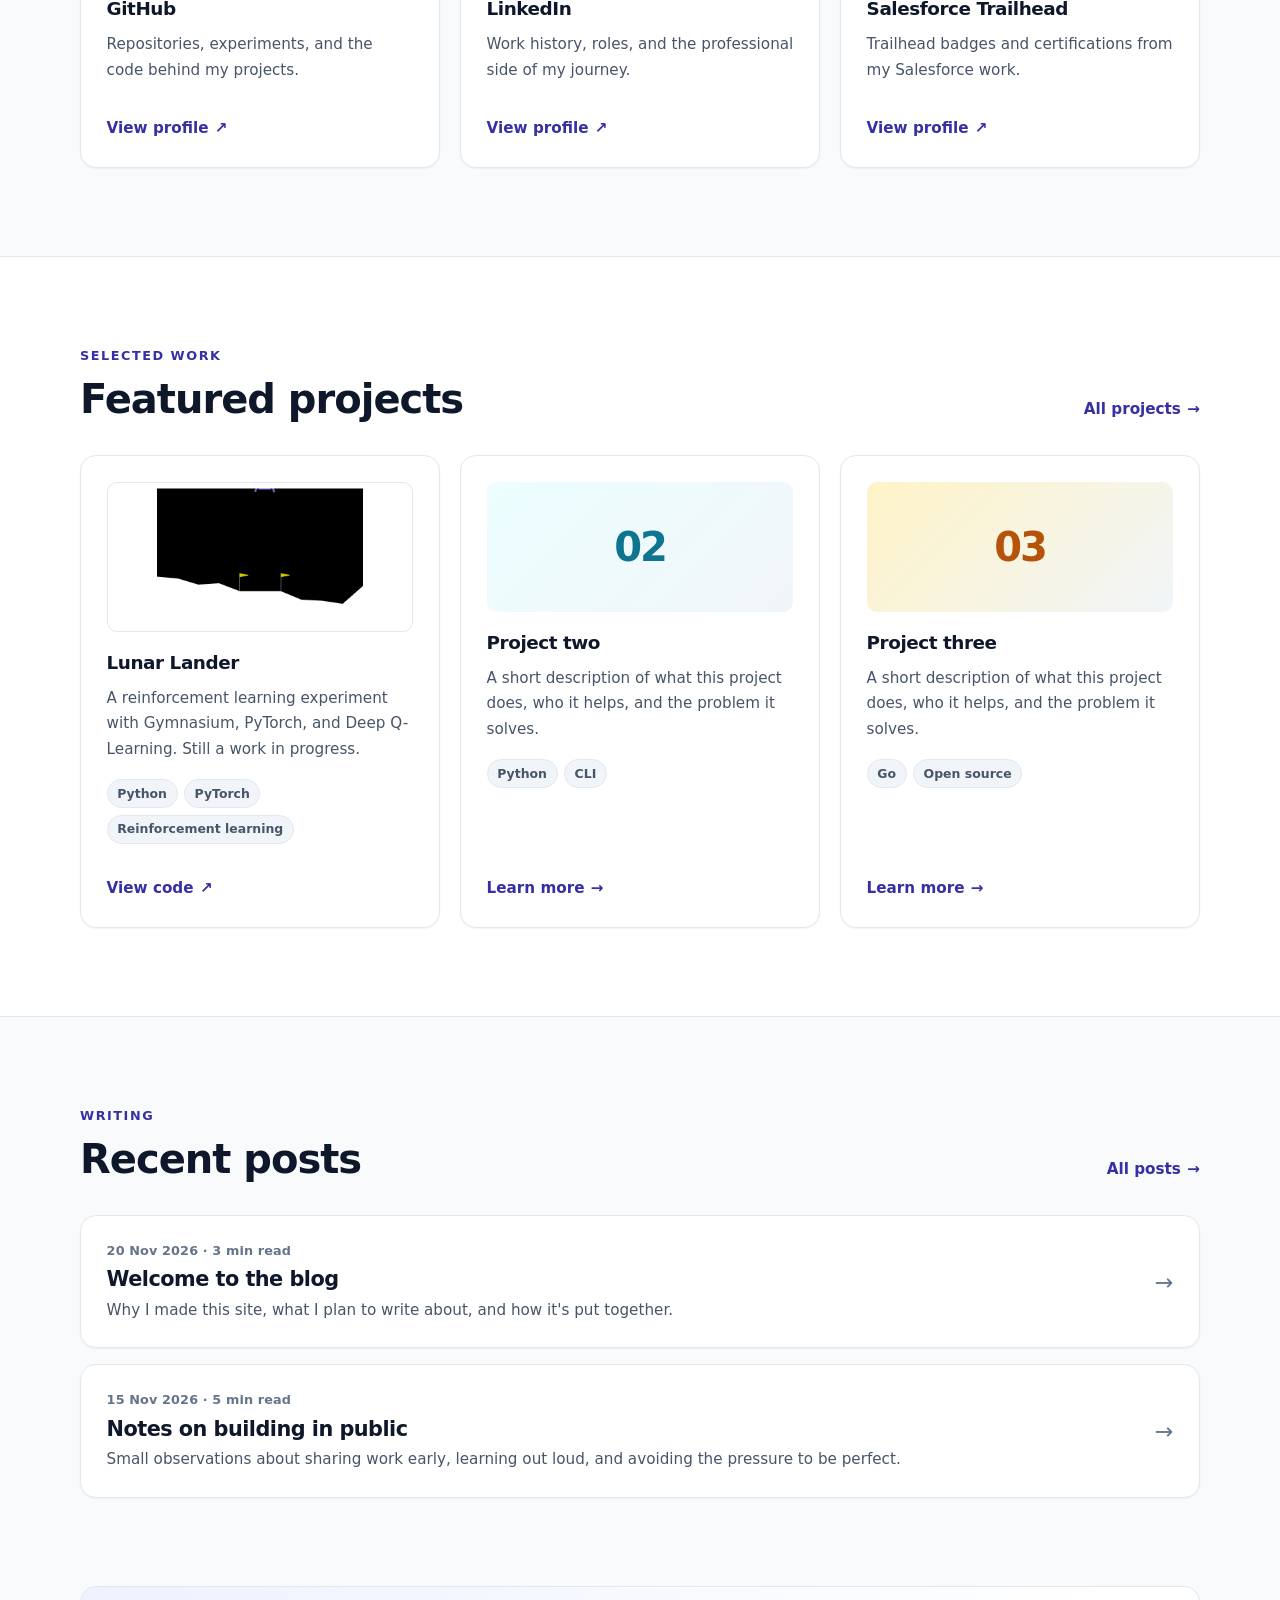
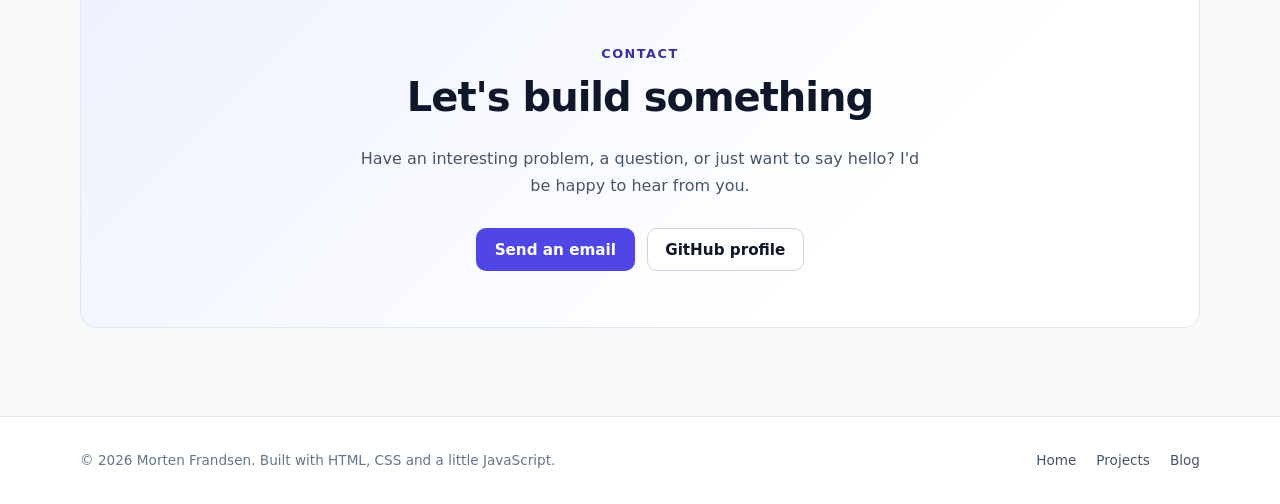
==== commit 717bd039: "Add Lunar Lander project with game screenshot" ====
--- a/index.html
+++ b/index.html
@@ -251,14 +251,21 @@
           </div>
           <div class="card-grid">
             <article class="card project-card reveal">
-              <div class="project-thumb" aria-hidden="true">01</div>
-              <h3>Project one</h3>
-              <p>
-                A short description of what this project does, who it helps, and
-                the problem it solves.
-              </p>
-              <ul class="tag-list"><li>TypeScript</li><li>React</li></ul>
-              <a class="text-link" href="projects/index.html">Learn more <span aria-hidden="true">→</span></a>
+              <img
+                class="project-image"
+                src="assets/images/lunar-lander.gif"
+                alt="Gymnasium Lunar Lander environment: a spacecraft descending toward a landing pad"
+                loading="lazy"
+              />
+              <h3>Lunar Lander</h3>
+              <p>
+                A reinforcement learning experiment with Gymnasium, PyTorch, and
+                Deep Q-Learning. Still a work in progress.
+              </p>
+              <ul class="tag-list"><li>Python</li><li>PyTorch</li><li>Reinforcement learning</li></ul>
+              <a class="text-link" href="https://github.com/morten-frandsen/lunar-lander" target="_blank" rel="noopener noreferrer">
+                View code <span aria-hidden="true">↗</span>
+              </a>
             </article>
             <article class="card project-card reveal">
               <div class="project-thumb project-thumb--alt" aria-hidden="true">02</div>
--- a/assets/css/style.css
+++ b/assets/css/style.css
@@ -599,6 +599,18 @@
   letter-spacing: -0.05em;
 }
 
+.project-image {
+  display: block;
+  width: 100%;
+  height: 150px;
+  margin-bottom: 1.25rem;
+  padding: 0.35rem;
+  border: 1px solid var(--border);
+  border-radius: var(--radius-sm);
+  background: #ffffff;
+  object-fit: contain;
+}
+
 .project-thumb--alt {
   background: linear-gradient(135deg, #ecfeff, var(--bg-subtle));
   color: #0e7490;
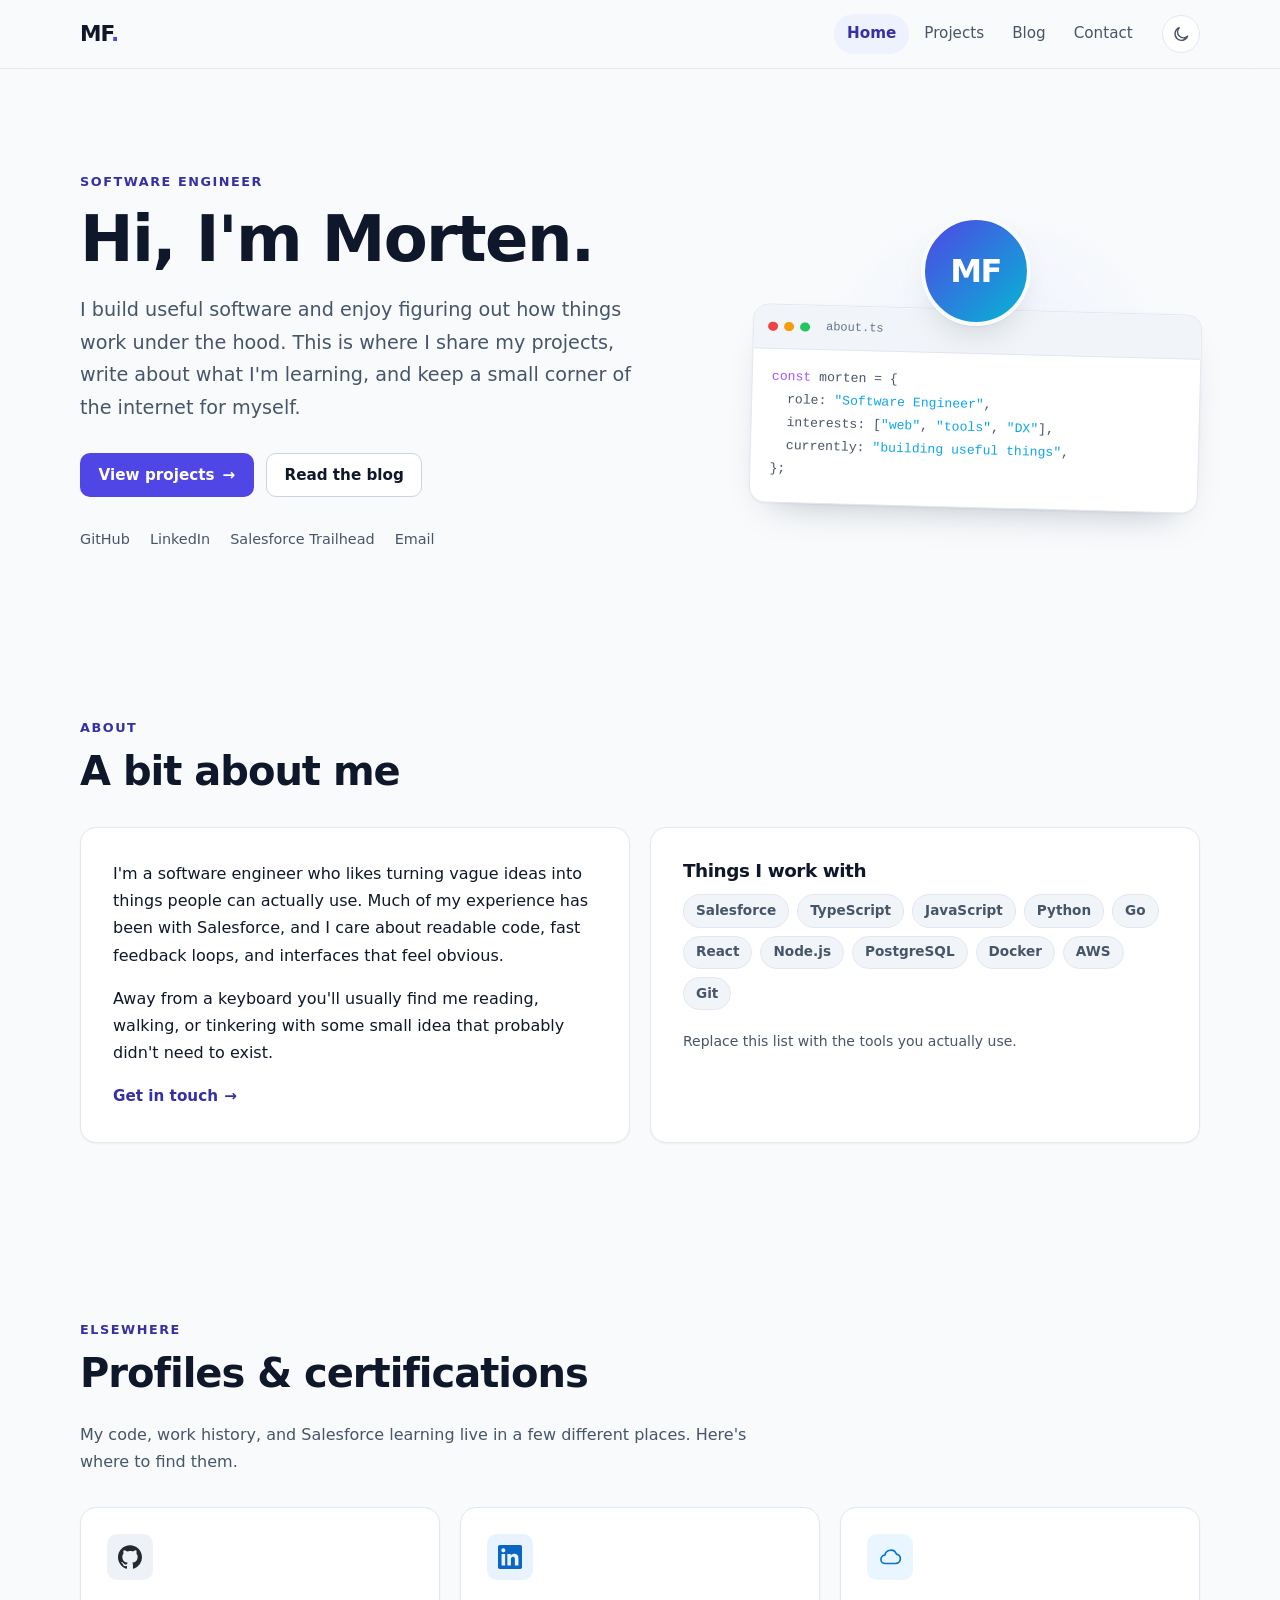
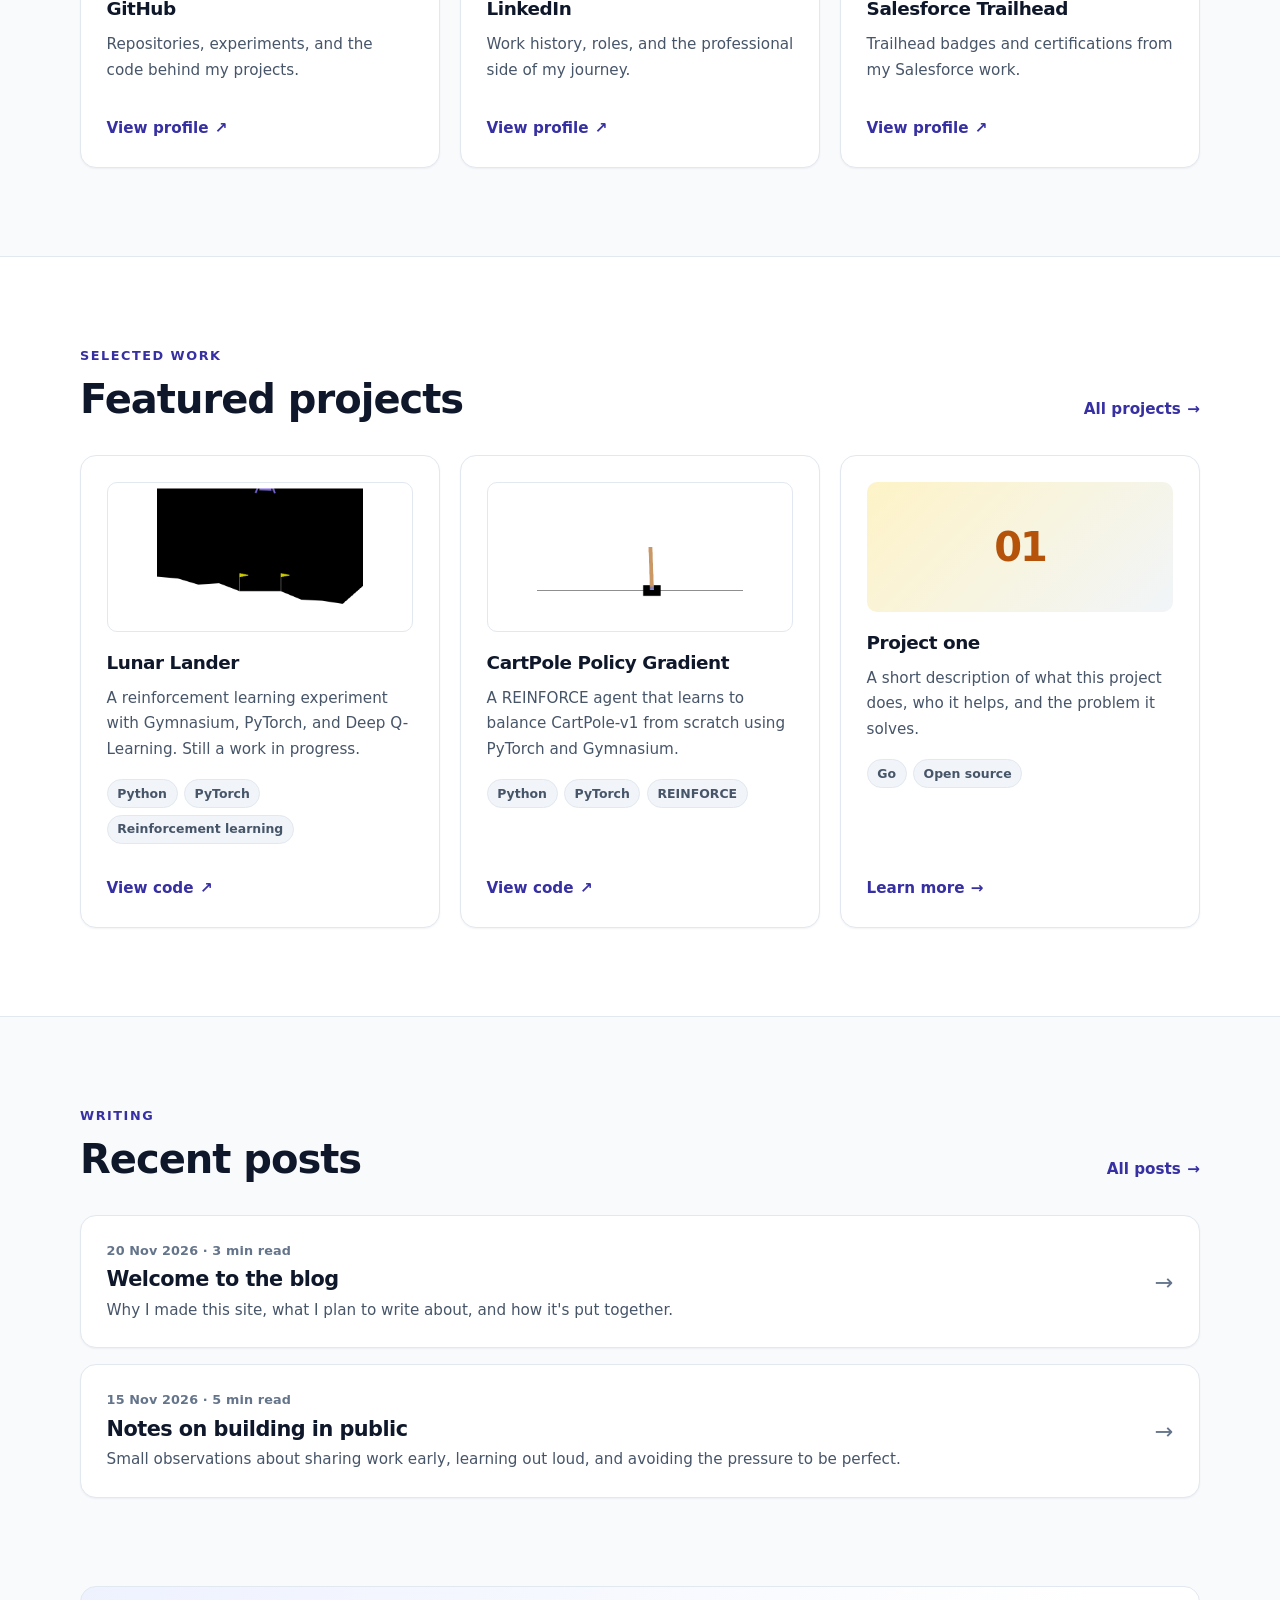
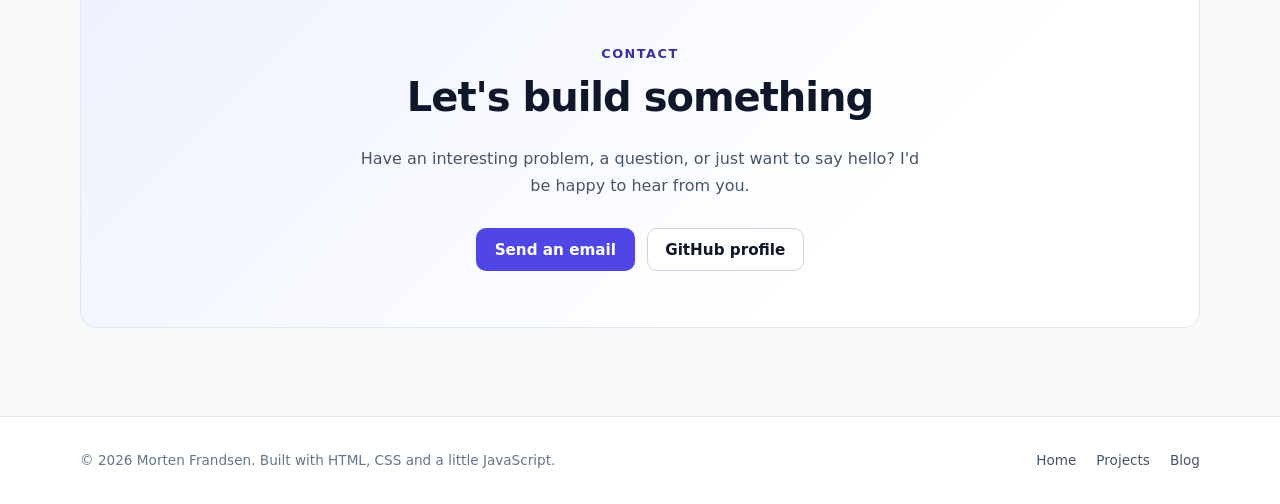
==== commit f1791723: "update" ====
--- a/index.html
+++ b/index.html
@@ -268,18 +268,25 @@
               </a>
             </article>
             <article class="card project-card reveal">
-              <div class="project-thumb project-thumb--alt" aria-hidden="true">02</div>
-              <h3>Project two</h3>
-              <p>
-                A short description of what this project does, who it helps, and
-                the problem it solves.
-              </p>
-              <ul class="tag-list"><li>Python</li><li>CLI</li></ul>
-              <a class="text-link" href="projects/index.html">Learn more <span aria-hidden="true">→</span></a>
+              <img
+                class="project-image"
+                src="assets/images/cart-pole.gif"
+                alt="Gymnasium CartPole environment: a cart balancing a pole"
+                loading="lazy"
+              />
+              <h3>CartPole Policy Gradient</h3>
+              <p>
+                A REINFORCE agent that learns to balance CartPole-v1 from scratch
+                using PyTorch and Gymnasium.
+              </p>
+              <ul class="tag-list"><li>Python</li><li>PyTorch</li><li>REINFORCE</li></ul>
+              <a class="text-link" href="https://github.com/morten-frandsen/Gym_Pole_PolicyGradient" target="_blank" rel="noopener noreferrer">
+                View code <span aria-hidden="true">↗</span>
+              </a>
             </article>
             <article class="card project-card reveal">
-              <div class="project-thumb project-thumb--third" aria-hidden="true">03</div>
-              <h3>Project three</h3>
+              <div class="project-thumb project-thumb--third" aria-hidden="true">01</div>
+              <h3>Project one</h3>
               <p>
                 A short description of what this project does, who it helps, and
                 the problem it solves.
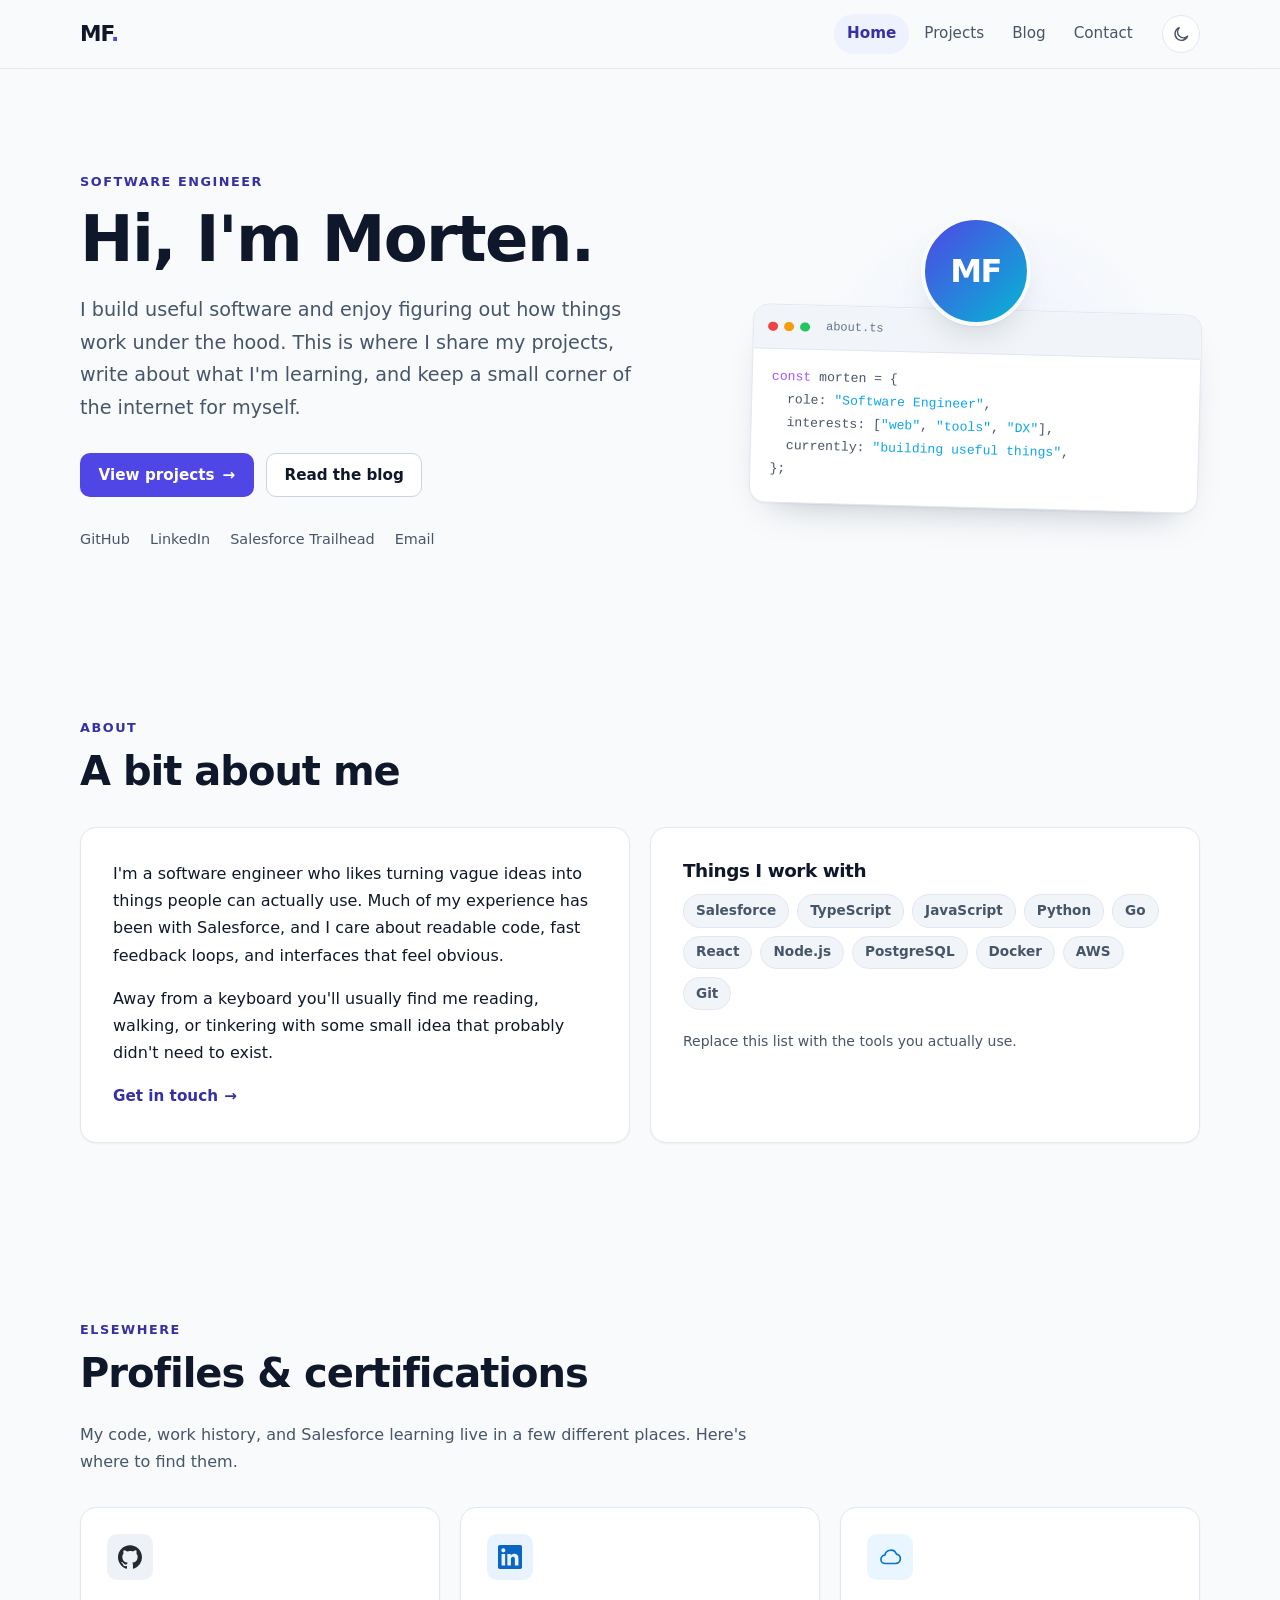
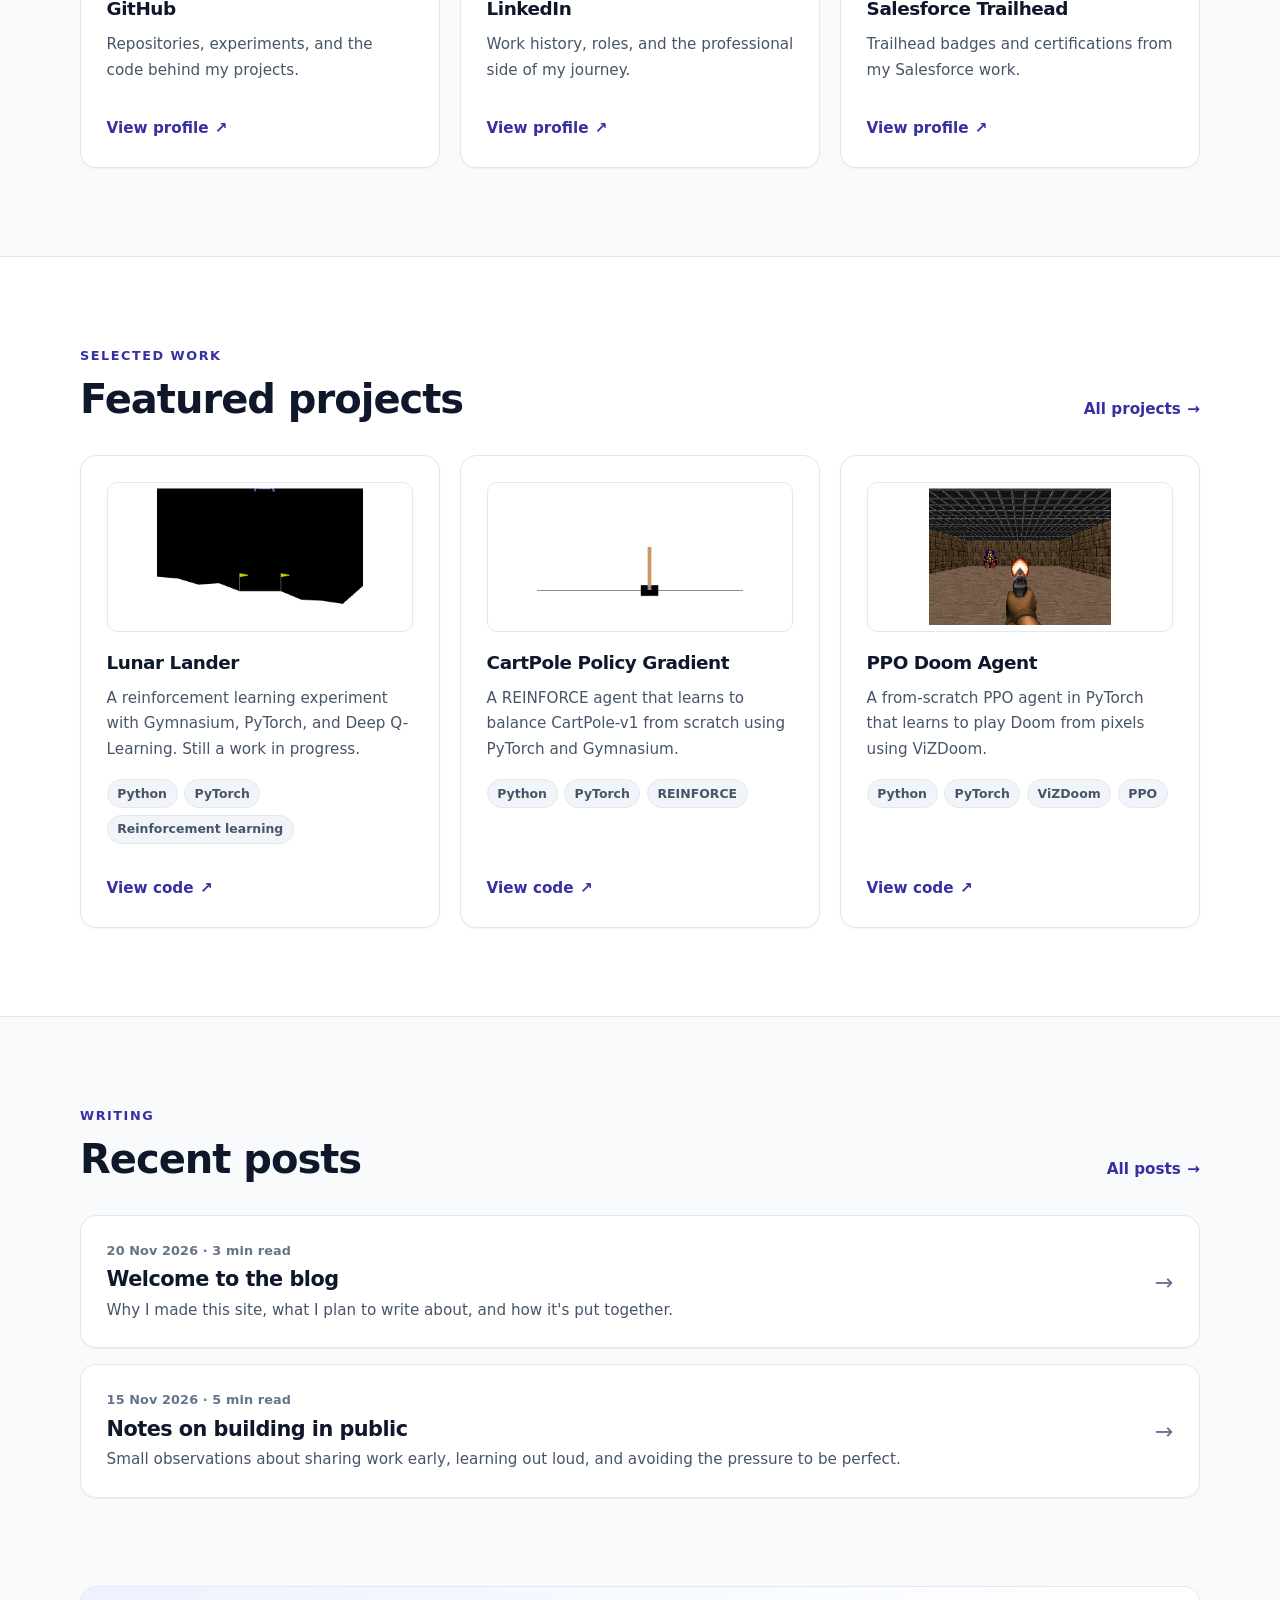
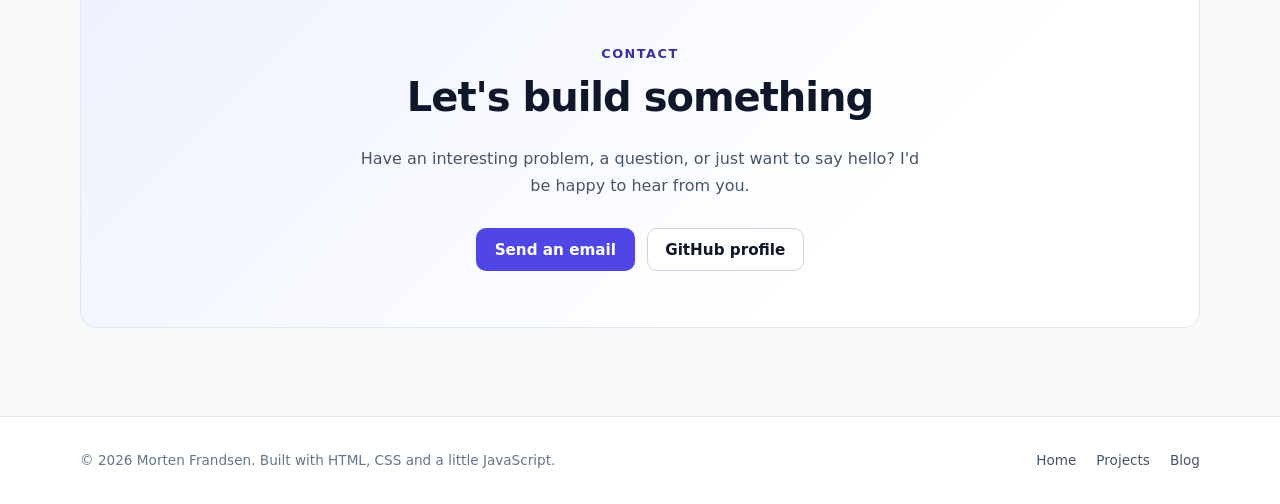
==== commit 4c28e44c: "Add PPO Doom project and remove placeholder projects" ====
--- a/index.html
+++ b/index.html
@@ -285,14 +285,21 @@
               </a>
             </article>
             <article class="card project-card reveal">
-              <div class="project-thumb project-thumb--third" aria-hidden="true">01</div>
-              <h3>Project one</h3>
-              <p>
-                A short description of what this project does, who it helps, and
-                the problem it solves.
-              </p>
-              <ul class="tag-list"><li>Go</li><li>Open source</li></ul>
-              <a class="text-link" href="projects/index.html">Learn more <span aria-hidden="true">→</span></a>
+              <img
+                class="project-image"
+                src="assets/images/vizdoom-basic.png"
+                alt="ViZDoom basic scenario: a first-person view from the game Doom"
+                loading="lazy"
+              />
+              <h3>PPO Doom Agent</h3>
+              <p>
+                A from-scratch PPO agent in PyTorch that learns to play Doom from
+                pixels using ViZDoom.
+              </p>
+              <ul class="tag-list"><li>Python</li><li>PyTorch</li><li>ViZDoom</li><li>PPO</li></ul>
+              <a class="text-link" href="https://github.com/morten-frandsen/Proximal-Policy-Optimization-PPO" target="_blank" rel="noopener noreferrer">
+                View code <span aria-hidden="true">↗</span>
+              </a>
             </article>
           </div>
         </div>
--- a/assets/css/style.css
+++ b/assets/css/style.css
@@ -585,20 +585,6 @@
   padding-top: 1rem;
 }
 
-.project-thumb {
-  display: grid;
-  place-items: center;
-  width: 100%;
-  height: 130px;
-  margin-bottom: 1.25rem;
-  border-radius: var(--radius-sm);
-  background: linear-gradient(135deg, var(--accent-soft), var(--bg-subtle));
-  color: var(--accent-text);
-  font-size: 2.5rem;
-  font-weight: 800;
-  letter-spacing: -0.05em;
-}
-
 .project-image {
   display: block;
   width: 100%;
@@ -609,26 +595,6 @@
   border-radius: var(--radius-sm);
   background: #ffffff;
   object-fit: contain;
-}
-
-.project-thumb--alt {
-  background: linear-gradient(135deg, #ecfeff, var(--bg-subtle));
-  color: #0e7490;
-}
-
-.project-thumb--third {
-  background: linear-gradient(135deg, #fef3c7, var(--bg-subtle));
-  color: #b45309;
-}
-
-[data-theme="dark"] .project-thumb--alt {
-  background: linear-gradient(135deg, #083344, var(--bg-subtle));
-  color: #67e8f9;
-}
-
-[data-theme="dark"] .project-thumb--third {
-  background: linear-gradient(135deg, #451a03, var(--bg-subtle));
-  color: #fcd34d;
 }
 
 .tag-list,
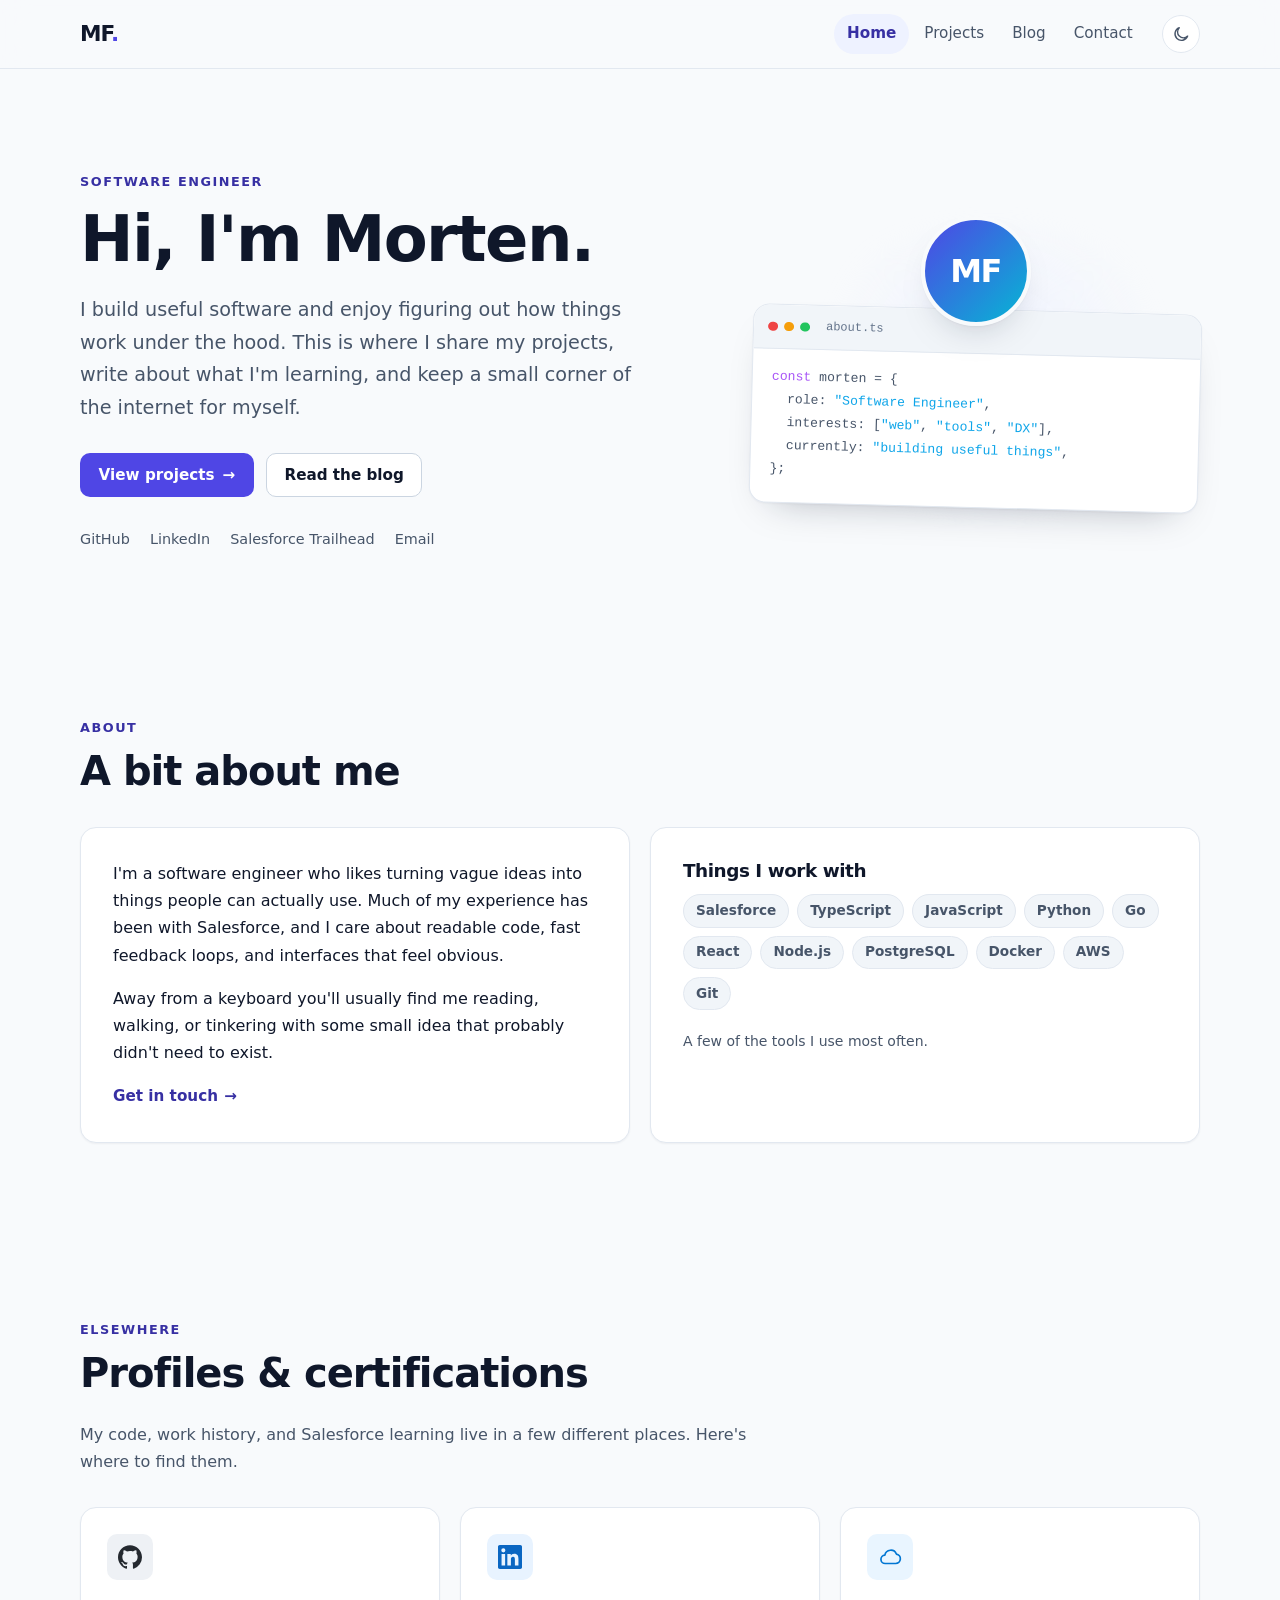
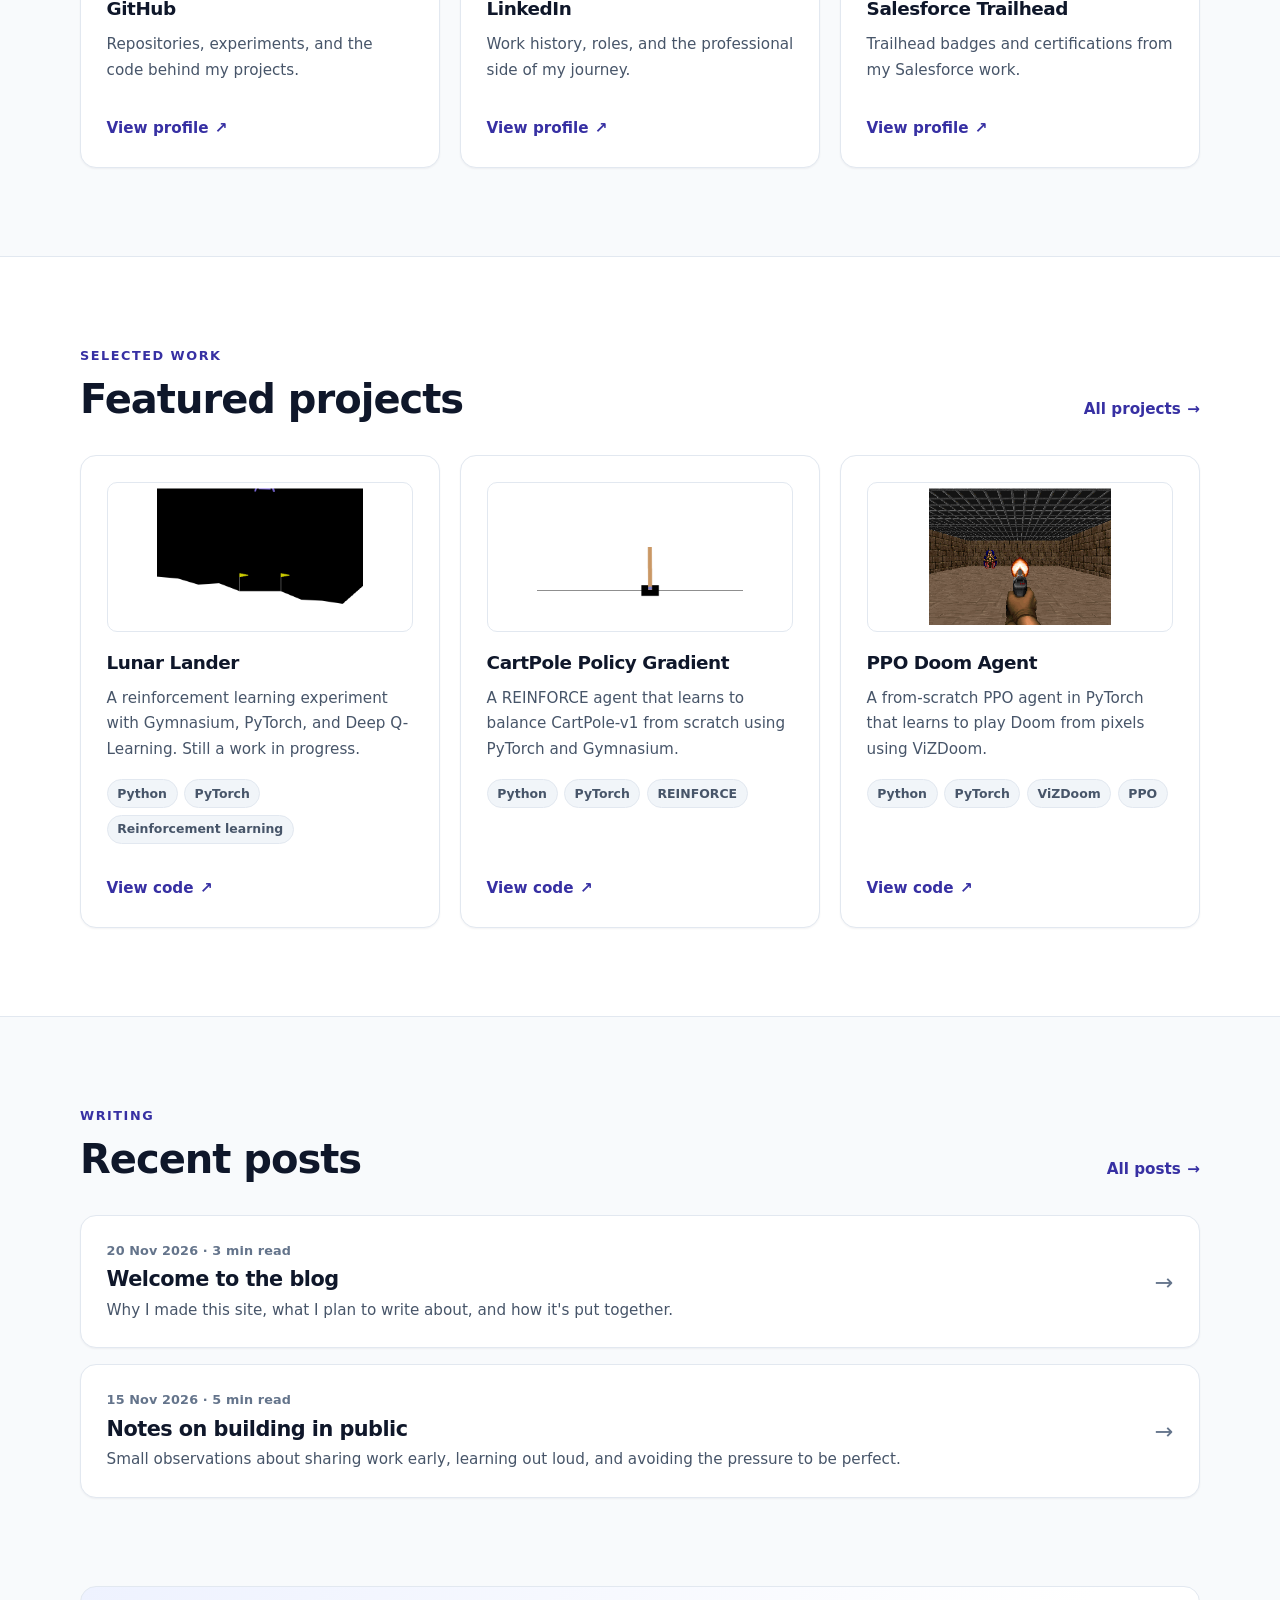
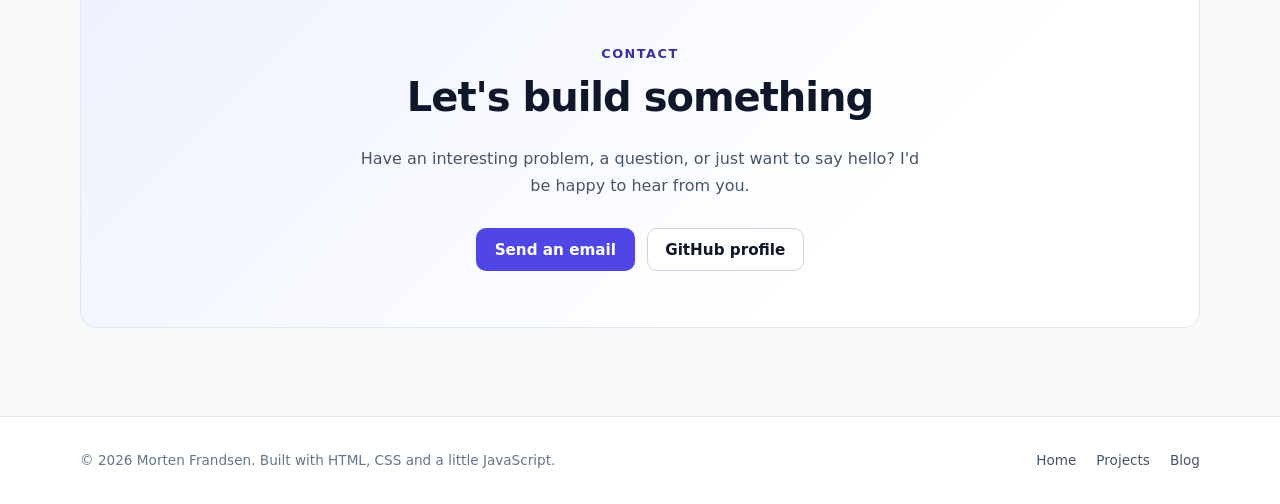
==== commit f251107c: "update placeholders" ====
--- a/index.html
+++ b/index.html
@@ -178,7 +178,7 @@
                 <li>Git</li>
               </ul>
               <p class="muted small">
-                Replace this list with the tools you actually use.
+                A few of the tools I use most often.
               </p>
             </div>
           </div>
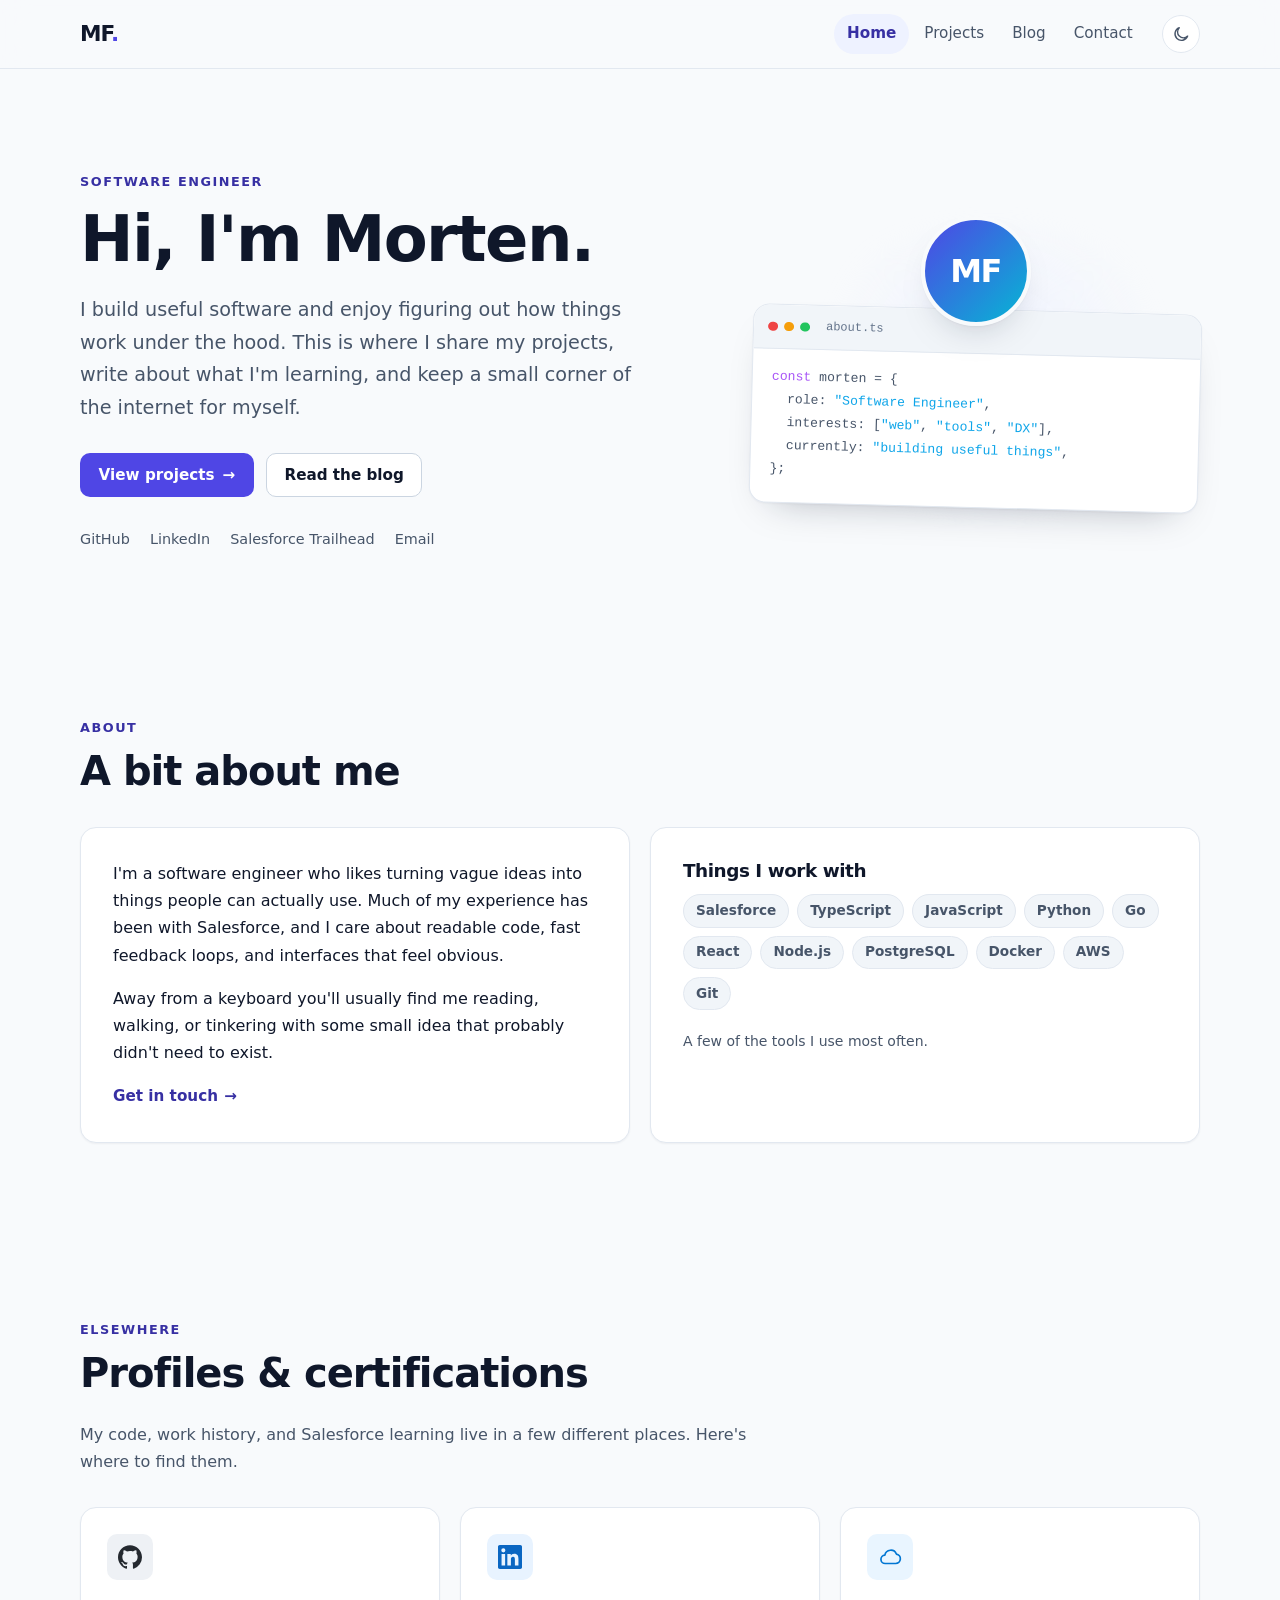
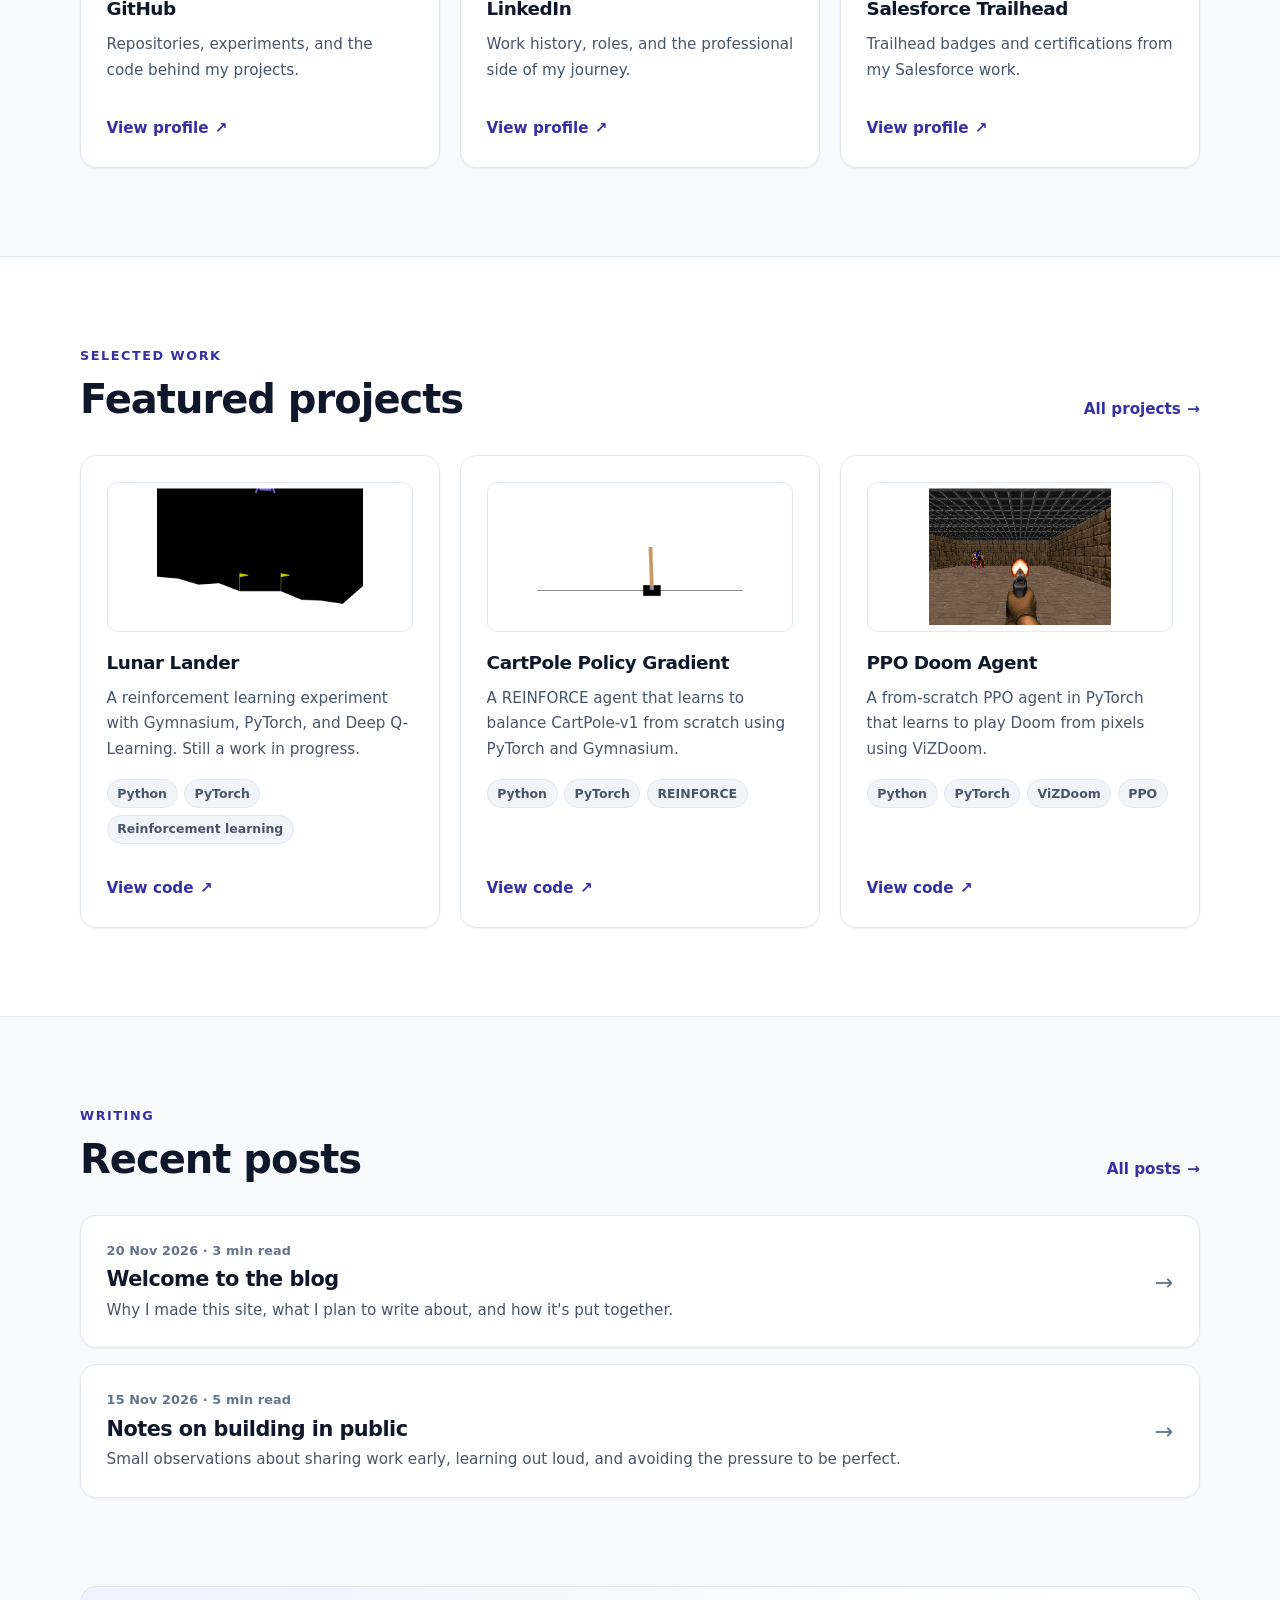
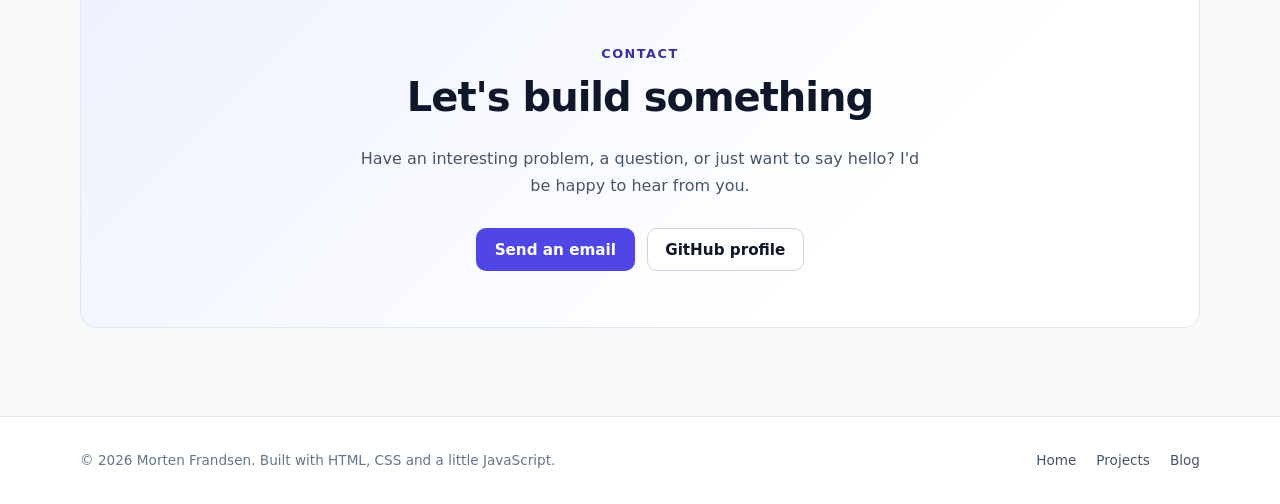
==== commit 0712e724: "minor cosmetic update" ====
--- a/index.html
+++ b/index.html
@@ -287,7 +287,7 @@
             <article class="card project-card reveal">
               <img
                 class="project-image"
-                src="assets/images/vizdoom-basic.png"
+                src="assets/images/vizdoom-basic.gif"
                 alt="ViZDoom basic scenario: a first-person view from the game Doom"
                 loading="lazy"
               />
